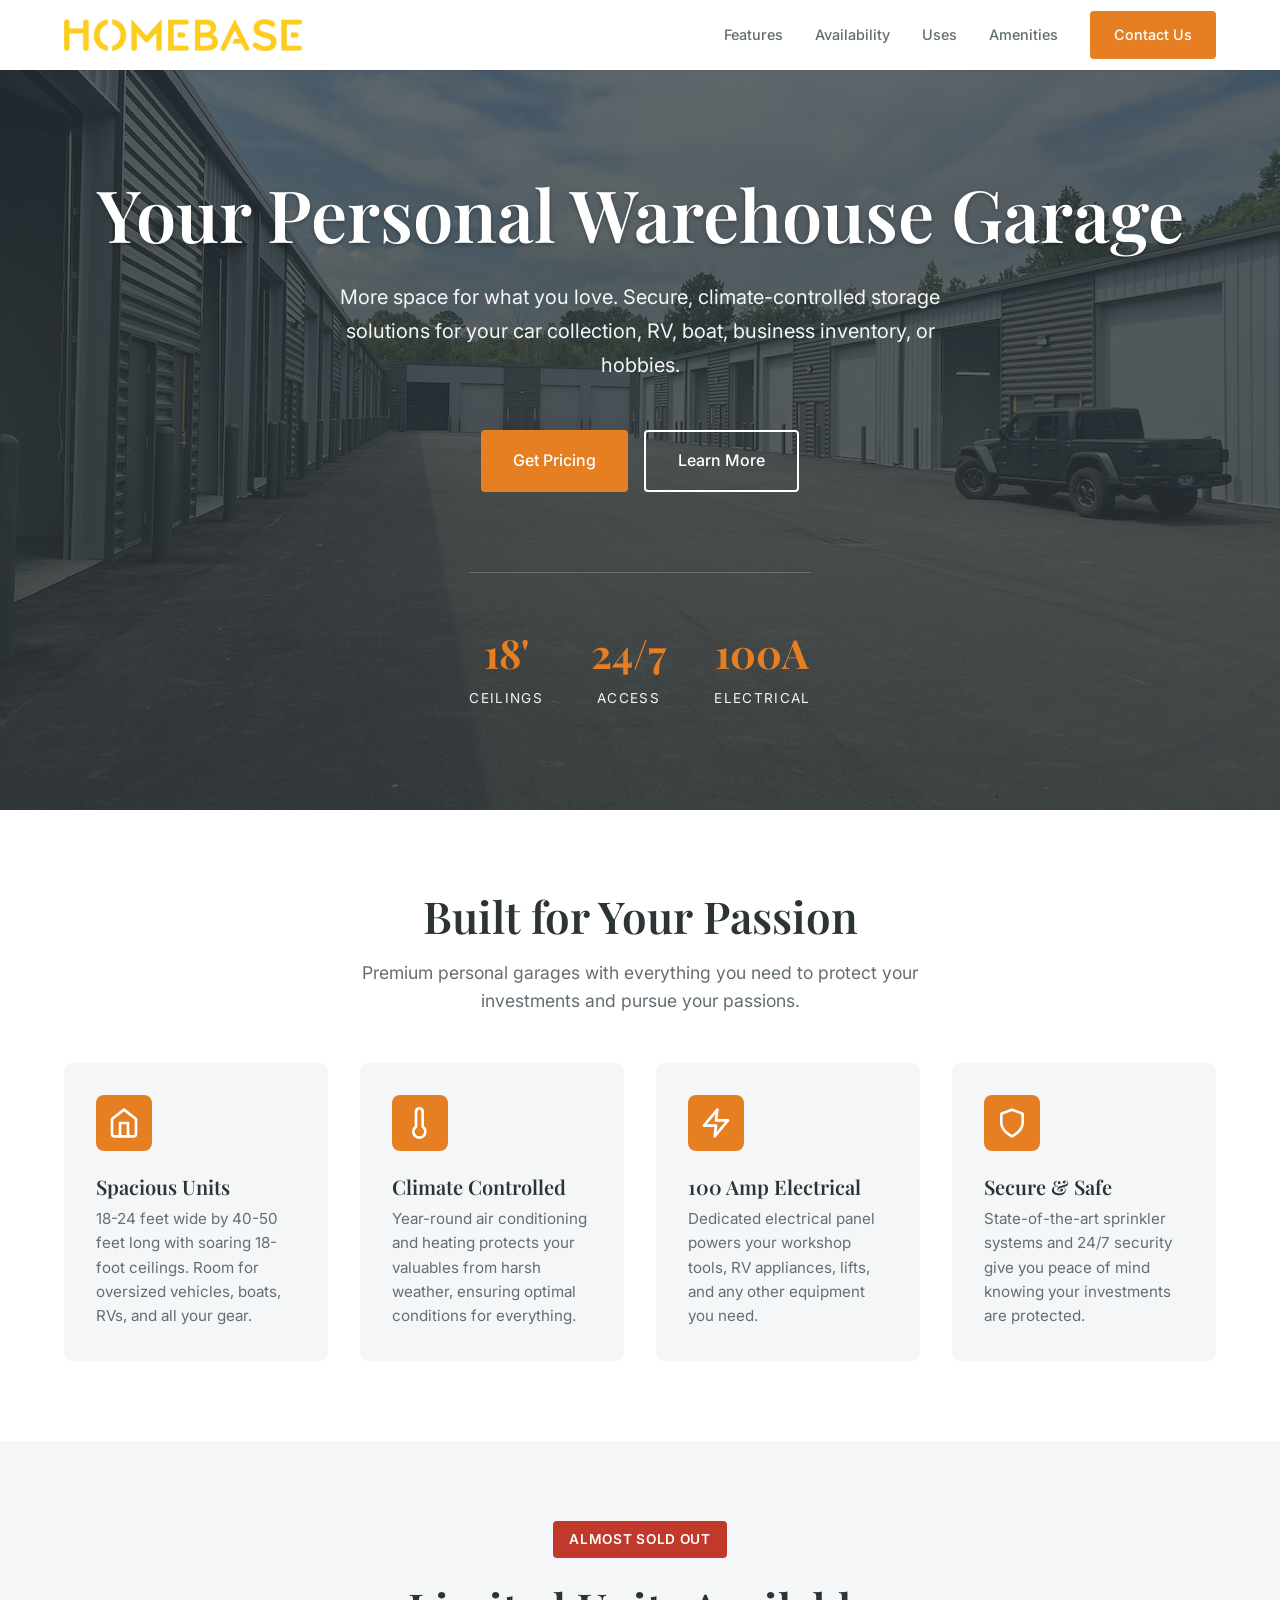
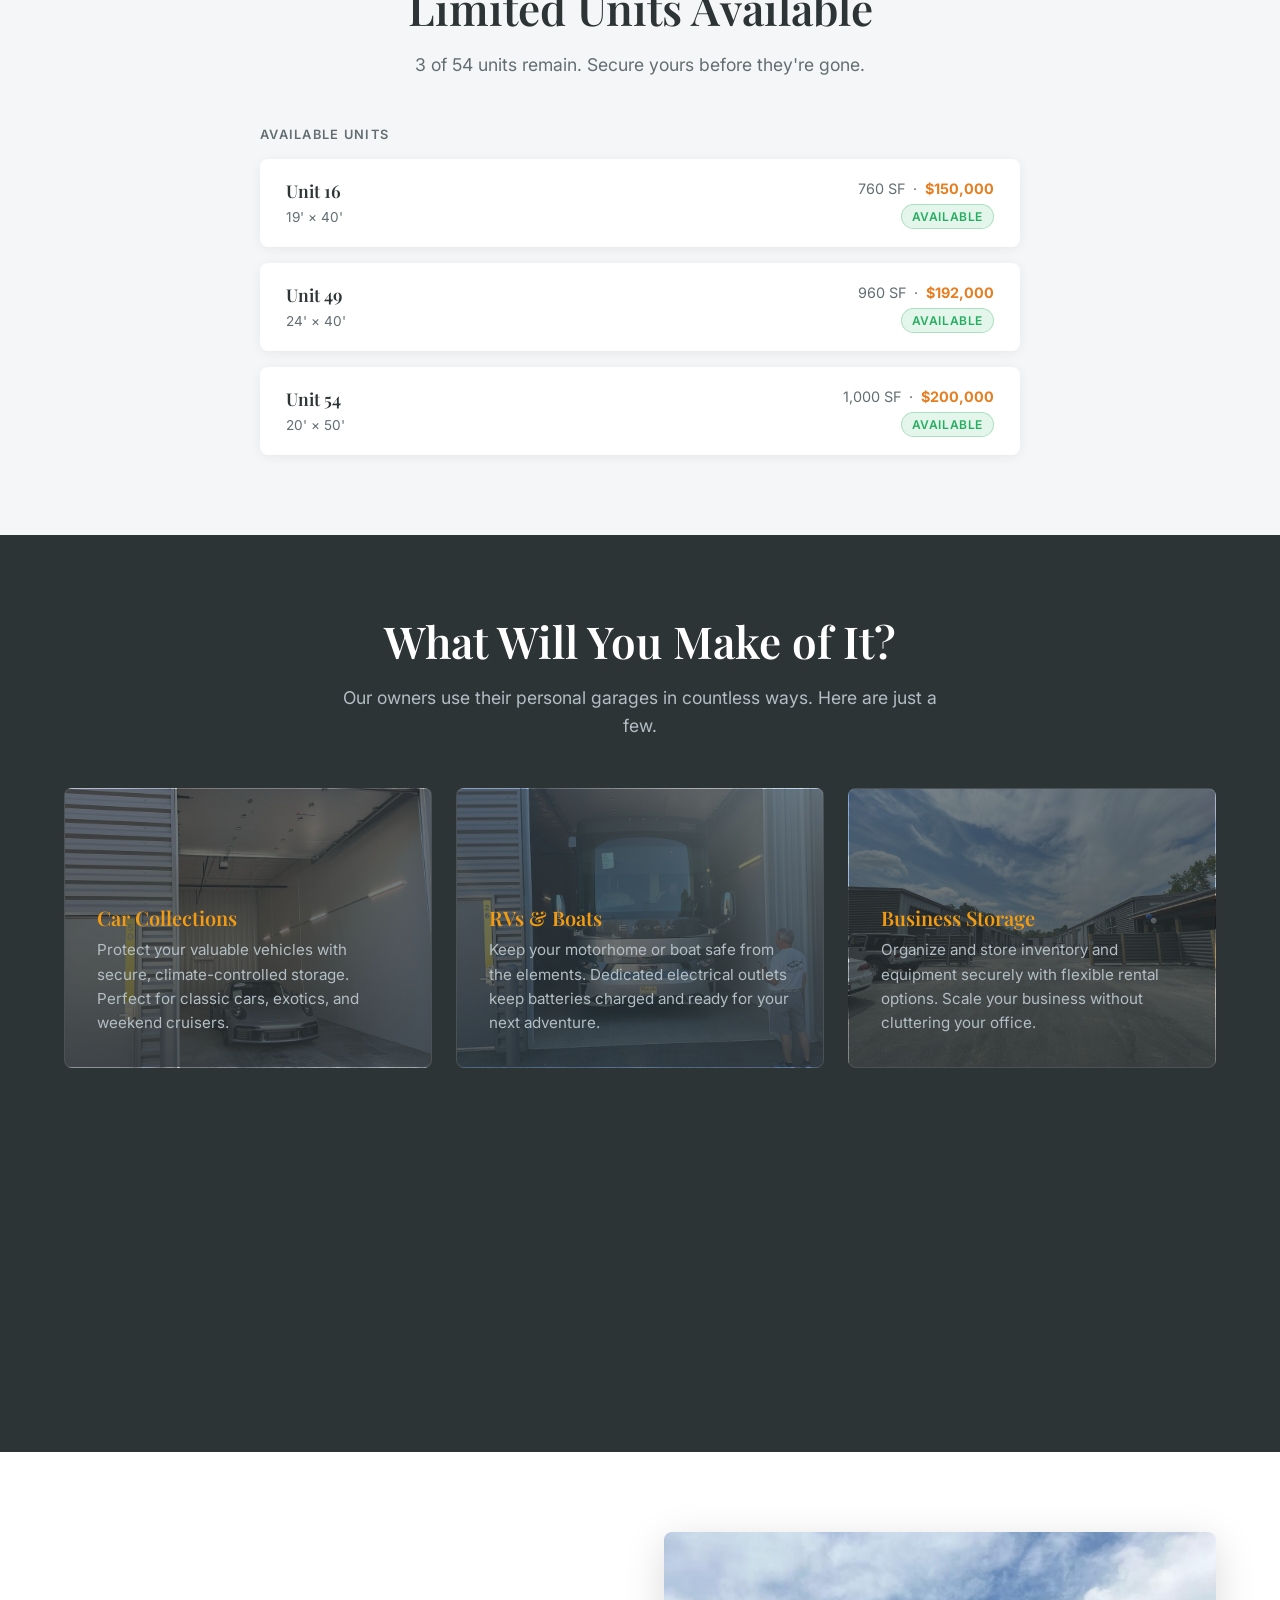
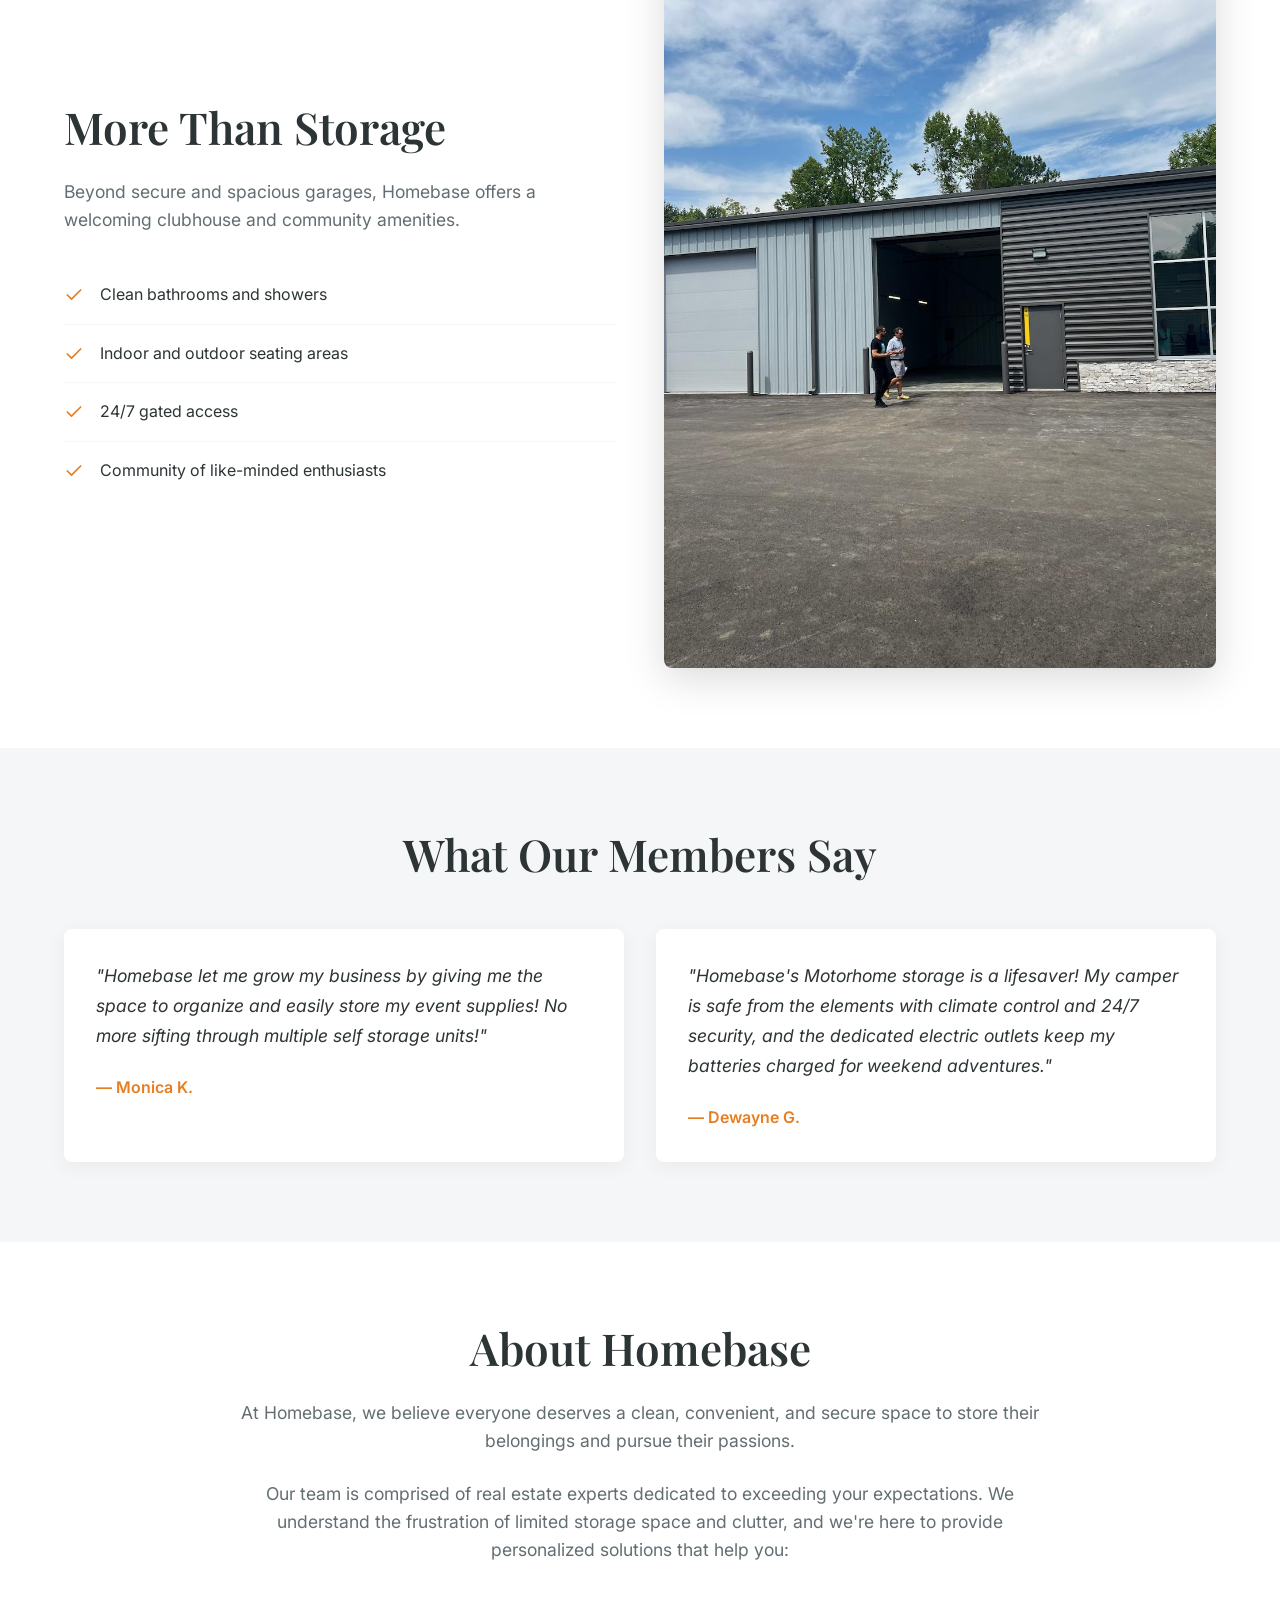
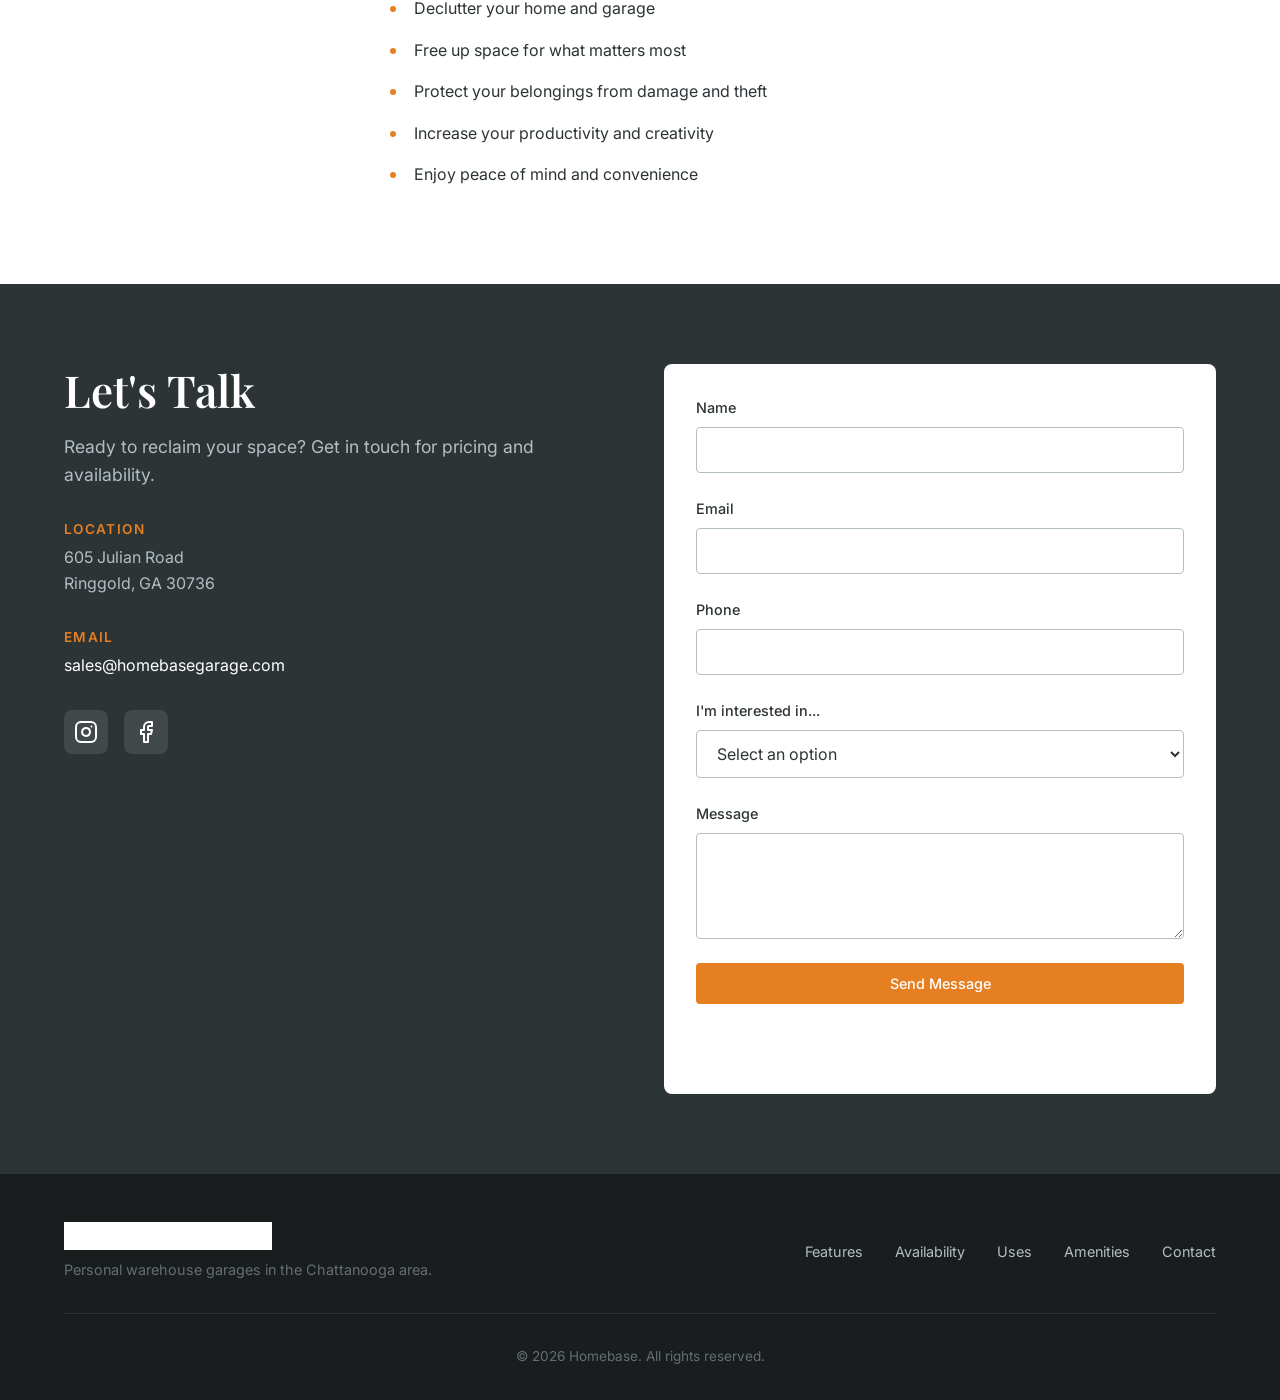
==== index.html @ 58cede75 "Initial commit: Homebase Garage marketing site - Static HTML/CSS/JS - Inventory list (Units 16, 49, " ====
<!DOCTYPE html>
<html lang="en">
<head>
    <meta charset="UTF-8">
    <meta name="viewport" content="width=device-width, initial-scale=1.0">
    <title>Homebase | Personal Warehouse Garages in Chattanooga</title>
    <meta name="description" content="Secure, climate-controlled personal warehouse garages in the Chattanooga area. Perfect for car collections, RVs, boats, business storage, and hobbies.">
    <link rel="preconnect" href="https://fonts.googleapis.com">
    <link rel="preconnect" href="https://fonts.gstatic.com" crossorigin>
    <link href="https://fonts.googleapis.com/css2?family=Inter:wght@400;500;600;700&family=Playfair+Display:wght@600;700&display=swap" rel="stylesheet">
    <link rel="stylesheet" href="styles.css">
</head>
<body>
    <!-- Navigation -->
    <nav class="nav">
        <div class="nav-container">
            <a href="#" class="logo">
                <img src="assets/logos/homebase-logo-gold.jpg" alt="Homebase" class="logo-img">
            </a>
            <button class="nav-toggle" aria-label="Toggle navigation">
                <span></span>
                <span></span>
                <span></span>
            </button>
            <ul class="nav-links">
                <li><a href="#features">Features</a></li>
                <li><a href="#availability">Availability</a></li>
                <li><a href="#uses">Uses</a></li>
                <li><a href="#amenities">Amenities</a></li>
                <li><a href="#contact" class="btn btn-primary">Contact Us</a></li>
            </ul>
        </div>
    </nav>

    <!-- Hero Section -->
    <header class="hero" style="background-image: linear-gradient(rgba(45, 52, 54, 0.7), rgba(45, 52, 54, 0.85)), url('assets/photos/facility-wide.jpg');">
        <div class="hero-content">
            <h1>Your Personal Warehouse Garage</h1>
            <p class="hero-subtitle">More space for what you love. Secure, climate-controlled storage solutions for your car collection, RV, boat, business inventory, or hobbies.</p>
            <div class="hero-cta">
                <a href="#contact" class="btn btn-primary btn-large">Get Pricing</a>
                <a href="#features" class="btn btn-secondary btn-large">Learn More</a>
            </div>
        </div>
        <div class="hero-stats">
            <div class="stat">
                <span class="stat-number">18'</span>
                <span class="stat-label">Ceilings</span>
            </div>
            <div class="stat">
                <span class="stat-number">24/7</span>
                <span class="stat-label">Access</span>
            </div>
            <div class="stat">
                <span class="stat-number">100A</span>
                <span class="stat-label">Electrical</span>
            </div>
        </div>
    </header>

    <!-- Features Section -->
    <section id="features" class="features">
        <div class="container">
            <div class="section-header">
                <h2>Built for Your Passion</h2>
                <p>Premium personal garages with everything you need to protect your investments and pursue your passions.</p>
            </div>
            <div class="features-grid">
                <div class="feature-card">
                    <div class="feature-icon">
                        <svg xmlns="http://www.w3.org/2000/svg" width="32" height="32" viewBox="0 0 24 24" fill="none" stroke="currentColor" stroke-width="2" stroke-linecap="round" stroke-linejoin="round"><path d="M3 9l9-7 9 7v11a2 2 0 0 1-2 2H5a2 2 0 0 1-2-2z"></path><polyline points="9 22 9 12 15 12 15 22"></polyline></svg>
                    </div>
                    <h3>Spacious Units</h3>
                    <p>18-24 feet wide by 40-50 feet long with soaring 18-foot ceilings. Room for oversized vehicles, boats, RVs, and all your gear.</p>
                </div>
                <div class="feature-card">
                    <div class="feature-icon">
                        <svg xmlns="http://www.w3.org/2000/svg" width="32" height="32" viewBox="0 0 24 24" fill="none" stroke="currentColor" stroke-width="2" stroke-linecap="round" stroke-linejoin="round"><path d="M14 14.76V3.5a2.5 2.5 0 0 0-5 0v11.26a4.5 4.5 0 1 0 5 0z"></path></svg>
                    </div>
                    <h3>Climate Controlled</h3>
                    <p>Year-round air conditioning and heating protects your valuables from harsh weather, ensuring optimal conditions for everything.</p>
                </div>
                <div class="feature-card">
                    <div class="feature-icon">
                        <svg xmlns="http://www.w3.org/2000/svg" width="32" height="32" viewBox="0 0 24 24" fill="none" stroke="currentColor" stroke-width="2" stroke-linecap="round" stroke-linejoin="round"><polygon points="13 2 3 14 12 14 11 22 21 10 12 10 13 2"></polygon></svg>
                    </div>
                    <h3>100 Amp Electrical</h3>
                    <p>Dedicated electrical panel powers your workshop tools, RV appliances, lifts, and any other equipment you need.</p>
                </div>
                <div class="feature-card">
                    <div class="feature-icon">
                        <svg xmlns="http://www.w3.org/2000/svg" width="32" height="32" viewBox="0 0 24 24" fill="none" stroke="currentColor" stroke-width="2" stroke-linecap="round" stroke-linejoin="round"><path d="M12 22s8-4 8-10V5l-8-3-8 3v7c0 6 8 10 8 10z"></path></svg>
                    </div>
                    <h3>Secure & Safe</h3>
                    <p>State-of-the-art sprinkler systems and 24/7 security give you peace of mind knowing your investments are protected.</p>
                </div>
            </div>
        </div>
    </section>

    <!-- Availability Section -->
    <section id="availability" class="availability">
        <div class="container">
            <div class="section-header">
                <span class="urgency-badge">Almost Sold Out</span>
                <h2>Limited Units Available</h2>
                <p>3 of 54 units remain. Secure yours before they're gone.</p>
            </div>
            <div class="interactive-siteplan inventory-only">

                <!-- Site plan removed per owner request — units list only -->
                <div class="siteplan-panel" hidden aria-hidden="true" style="display:none">
                    <h3 class="panel-title">Site Plan</h3>
                    <div class="siteplan-container">
                        <svg id="homebase-siteplan" viewBox="0 0 400 670" xmlns="http://www.w3.org/2000/svg" role="img" aria-label="Homebase site plan">

                            <!-- Background -->
                            <rect x="0" y="0" width="400" height="670" fill="#1e2224" rx="4"/>

                            <!-- North Indicator -->
                            <g id="north-indicator">
                                <line x1="14" y1="32" x2="14" y2="14" stroke="#aaa" stroke-width="1.5"/>
                                <polygon points="14,8 11,16 17,16" fill="#aaa"/>
                                <text x="14" y="42" text-anchor="middle" fill="#aaa" font-size="9" font-family="Inter,sans-serif" font-weight="600">N</text>
                            </g>

                            <!-- Building Labels -->
                            <text x="47" y="49" text-anchor="middle" fill="#888" font-size="8" font-family="Inter,sans-serif" font-weight="600" letter-spacing="0.05em">BLDG A</text>
                            <text x="185" y="49" text-anchor="middle" fill="#888" font-size="8" font-family="Inter,sans-serif" font-weight="600" letter-spacing="0.05em">BLDG B</text>
                            <text x="332" y="112" text-anchor="middle" fill="#888" font-size="8" font-family="Inter,sans-serif" font-weight="600" letter-spacing="0.05em">BLDG C</text>

                            <!-- Driveway 1 -->
                            <rect x="88" y="55" width="40" height="490" fill="#444" opacity="0.3" rx="1"/>
                            <line x1="108" y1="55" x2="108" y2="545" stroke="#666" stroke-width="1" stroke-dasharray="6,4" opacity="0.5"/>

                            <!-- Driveway 2 -->
                            <rect x="242" y="55" width="38" height="550" fill="#444" opacity="0.3" rx="1"/>
                            <line x1="261" y1="55" x2="261" y2="605" stroke="#666" stroke-width="1" stroke-dasharray="6,4" opacity="0.5"/>

                            <!-- Building A — 12 units (position 12 = Unit 12 = available) -->
                            <!-- A1 sold -->
                            <rect x="8" y="55" width="78" height="36" fill="#3a3f42" rx="2" class="unit-sold"/>
                            <!-- A2 sold -->
                            <rect x="8" y="95" width="78" height="36" fill="#3a3f42" rx="2" class="unit-sold"/>
                            <!-- A3 sold -->
                            <rect x="8" y="135" width="78" height="36" fill="#3a3f42" rx="2" class="unit-sold"/>
                            <!-- A4 sold -->
                            <rect x="8" y="175" width="78" height="36" fill="#3a3f42" rx="2" class="unit-sold"/>
                            <!-- A5 sold -->
                            <rect x="8" y="215" width="78" height="36" fill="#3a3f42" rx="2" class="unit-sold"/>
                            <!-- A6 sold -->
                            <rect x="8" y="255" width="78" height="36" fill="#3a3f42" rx="2" class="unit-sold"/>
                            <!-- A7 sold -->
                            <rect x="8" y="295" width="78" height="36" fill="#3a3f42" rx="2" class="unit-sold"/>
                            <!-- A8 sold -->
                            <rect x="8" y="335" width="78" height="36" fill="#3a3f42" rx="2" class="unit-sold"/>
                            <!-- A9 sold -->
                            <rect x="8" y="375" width="78" height="36" fill="#3a3f42" rx="2" class="unit-sold"/>
                            <!-- A10 sold -->
                            <rect x="8" y="415" width="78" height="36" fill="#3a3f42" rx="2" class="unit-sold"/>
                            <!-- A11 sold -->
                            <rect x="8" y="455" width="78" height="36" fill="#3a3f42" rx="2" class="unit-sold"/>
                            <!-- A12 = Unit 12 AVAILABLE -->
                            <rect x="8" y="495" width="78" height="36" fill="#E67E22" rx="2" class="unit-available" data-unit-id="12" style="cursor:pointer"/>
                            <text x="47" y="517" text-anchor="middle" fill="#fff" font-size="11" font-family="Inter,sans-serif" font-weight="700" pointer-events="none">12</text>

                            <!-- Bottom Row — 4 units, all SOLD -->
                            <rect x="8"   y="548" width="58" height="38" fill="#3a3f42" rx="2" class="unit-sold"/>
                            <rect x="68"  y="548" width="58" height="38" fill="#3a3f42" rx="2" class="unit-sold"/>
                            <rect x="128" y="548" width="58" height="38" fill="#3a3f42" rx="2" class="unit-sold"/>
                            <rect x="188" y="548" width="58" height="38" fill="#3a3f42" rx="2" class="unit-sold"/>

                            <!-- Building B — 14 units (position 9 = Unit 49 = available) -->
                            <!-- B1 sold -->
                            <rect x="130" y="55"  width="110" height="34" fill="#3a3f42" rx="2" class="unit-sold"/>
                            <!-- B2 sold -->
                            <rect x="130" y="93"  width="110" height="34" fill="#3a3f42" rx="2" class="unit-sold"/>
                            <!-- B3 sold -->
                            <rect x="130" y="131" width="110" height="34" fill="#3a3f42" rx="2" class="unit-sold"/>
                            <!-- B4 sold -->
                            <rect x="130" y="169" width="110" height="34" fill="#3a3f42" rx="2" class="unit-sold"/>
                            <!-- B5 sold -->
                            <rect x="130" y="207" width="110" height="34" fill="#3a3f42" rx="2" class="unit-sold"/>
                            <!-- B6 sold -->
                            <rect x="130" y="245" width="110" height="34" fill="#3a3f42" rx="2" class="unit-sold"/>
                            <!-- B7 sold -->
                            <rect x="130" y="283" width="110" height="34" fill="#3a3f42" rx="2" class="unit-sold"/>
                            <!-- B8 sold -->
                            <rect x="130" y="321" width="110" height="34" fill="#3a3f42" rx="2" class="unit-sold"/>
                            <!-- B9 = Unit 49 AVAILABLE -->
                            <rect x="130" y="359" width="110" height="34" fill="#E67E22" rx="2" class="unit-available" data-unit-id="49" style="cursor:pointer"/>
                            <text x="185" y="380" text-anchor="middle" fill="#fff" font-size="11" font-family="Inter,sans-serif" font-weight="700" pointer-events="none">49</text>
                            <!-- B10 sold -->
                            <rect x="130" y="397" width="110" height="34" fill="#3a3f42" rx="2" class="unit-sold"/>
                            <!-- B11 sold -->
                            <rect x="130" y="435" width="110" height="34" fill="#3a3f42" rx="2" class="unit-sold"/>
                            <!-- B12 sold -->
                            <rect x="130" y="473" width="110" height="34" fill="#3a3f42" rx="2" class="unit-sold"/>
                            <!-- B13 sold -->
                            <rect x="130" y="511" width="110" height="34" fill="#3a3f42" rx="2" class="unit-sold"/>
                            <!-- B14 sold -->
                            <rect x="130" y="549" width="110" height="34" fill="#3a3f42" rx="2" class="unit-sold"/>

                            <!-- Clubhouse (drawn over driveway 2) -->
                            <rect x="248" y="55" width="68" height="52" fill="#4A4A4A" rx="2"/>
                            <text transform="translate(277,105) rotate(-90)" text-anchor="end" fill="#ccc" font-size="7" font-family="Inter,sans-serif" font-weight="600" letter-spacing="0.08em">CLUBHOUSE</text>

                            <!-- Building C — 18 units (position 14 = Unit 54 = available) -->
                            <!-- C1 sold -->
                            <rect x="282" y="118" width="100" height="26" fill="#3a3f42" rx="2" class="unit-sold"/>
                            <!-- C2 sold -->
                            <rect x="282" y="148" width="100" height="26" fill="#3a3f42" rx="2" class="unit-sold"/>
                            <!-- C3 sold -->
                            <rect x="282" y="178" width="100" height="26" fill="#3a3f42" rx="2" class="unit-sold"/>
                            <!-- C4 sold -->
                            <rect x="282" y="208" width="100" height="26" fill="#3a3f42" rx="2" class="unit-sold"/>
                            <!-- C5 sold -->
                            <rect x="282" y="238" width="100" height="26" fill="#3a3f42" rx="2" class="unit-sold"/>
                            <!-- C6 sold -->
                            <rect x="282" y="268" width="100" height="26" fill="#3a3f42" rx="2" class="unit-sold"/>
                            <!-- C7 sold -->
                            <rect x="282" y="298" width="100" height="26" fill="#3a3f42" rx="2" class="unit-sold"/>
                            <!-- C8 sold -->
                            <rect x="282" y="328" width="100" height="26" fill="#3a3f42" rx="2" class="unit-sold"/>
                            <!-- C9 sold -->
                            <rect x="282" y="358" width="100" height="26" fill="#3a3f42" rx="2" class="unit-sold"/>
                            <!-- C10 sold -->
                            <rect x="282" y="388" width="100" height="26" fill="#3a3f42" rx="2" class="unit-sold"/>
                            <!-- C11 sold -->
                            <rect x="282" y="418" width="100" height="26" fill="#3a3f42" rx="2" class="unit-sold"/>
                            <!-- C12 sold -->
                            <rect x="282" y="448" width="100" height="26" fill="#3a3f42" rx="2" class="unit-sold"/>
                            <!-- C13 sold -->
                            <rect x="282" y="478" width="100" height="26" fill="#3a3f42" rx="2" class="unit-sold"/>
                            <!-- C14 = Unit 54 AVAILABLE -->
                            <rect x="282" y="508" width="100" height="26" fill="#E67E22" rx="2" class="unit-available" data-unit-id="54" style="cursor:pointer"/>
                            <text x="332" y="525" text-anchor="middle" fill="#fff" font-size="10" font-family="Inter,sans-serif" font-weight="700" pointer-events="none">54</text>
                            <!-- C15 sold -->
                            <rect x="282" y="538" width="100" height="26" fill="#3a3f42" rx="2" class="unit-sold"/>
                            <!-- C16 sold -->
                            <rect x="282" y="568" width="100" height="26" fill="#3a3f42" rx="2" class="unit-sold"/>
                            <!-- C17 sold -->
                            <rect x="282" y="598" width="100" height="26" fill="#3a3f42" rx="2" class="unit-sold"/>
                            <!-- C18 sold -->
                            <rect x="282" y="628" width="100" height="26" fill="#3a3f42" rx="2" class="unit-sold"/>

                        </svg>
                    </div><!-- /.siteplan-container -->

                    <div class="siteplan-legend">
                        <span class="legend-item legend-sold"><span class="legend-swatch"></span> Sold</span>
                        <span class="legend-item legend-available"><span class="legend-swatch"></span> Available</span>
                        <span class="legend-item legend-selected"><span class="legend-swatch"></span> Selected</span>
                    </div>
                </div><!-- /.siteplan-panel -->

                <!-- RIGHT: Inventory List -->
                <div class="inventory-panel">
                    <h3 class="panel-title">Available Units</h3>
                    <div class="inventory-list">

                        <!-- Unit 16 -->
                        <div class="inventory-card" data-unit-id="16" tabindex="0" role="button" aria-expanded="false">
                            <div class="inventory-card-header">
                                <div class="inventory-card-meta">
                                    <span class="unit-label">Unit 16</span>
                                    <span class="unit-dims">19' × 40'</span>
                                </div>
                                <div class="inventory-card-right">
                                    <span class="unit-stats">760 SF &nbsp;·&nbsp; <strong>$150,000</strong></span>
                                    <span class="availability-pill">Available</span>
                                </div>
                            </div>
                            <div class="unit-detail-panel" aria-hidden="true">
                                <div class="unit-detail-inner">
                                    <div class="unit-detail-specs">
                                        <div class="spec-item"><span class="spec-label">Dimensions</span><span class="spec-value">19' × 40'</span></div>
                                        <div class="spec-item"><span class="spec-label">Square Feet</span><span class="spec-value">760 SF</span></div>
                                        <div class="spec-item"><span class="spec-label">Price</span><span class="spec-value spec-price">$150,000</span></div>
                                    </div>
                                    <ul class="unit-features">
                                        <li>18' ceilings</li>
                                        <li>Climate controlled</li>
                                        <li>100A electrical panel</li>
                                        <li>Sprinkler system</li>
                                        <li>24/7 gated access</li>
                                    </ul>
                                    <a href="#contact" class="btn btn-primary reserve-btn">Reserve This Unit →</a>
                                </div>
                            </div>
                        </div>

                        <!-- Unit 49 -->
                        <div class="inventory-card" data-unit-id="49" tabindex="0" role="button" aria-expanded="false">
                            <div class="inventory-card-header">
                                <div class="inventory-card-meta">
                                    <span class="unit-label">Unit 49</span>
                                    <span class="unit-dims">24' × 40'</span>
                                </div>
                                <div class="inventory-card-right">
                                    <span class="unit-stats">960 SF &nbsp;·&nbsp; <strong>$192,000</strong></span>
                                    <span class="availability-pill">Available</span>
                                </div>
                            </div>
                            <div class="unit-detail-panel" aria-hidden="true">
                                <div class="unit-detail-inner">
                                    <div class="unit-detail-specs">
                                        <div class="spec-item"><span class="spec-label">Dimensions</span><span class="spec-value">24' × 40'</span></div>
                                        <div class="spec-item"><span class="spec-label">Square Feet</span><span class="spec-value">960 SF</span></div>
                                        <div class="spec-item"><span class="spec-label">Price</span><span class="spec-value spec-price">$192,000</span></div>
                                    </div>
                                    <ul class="unit-features">
                                        <li>18' ceilings</li>
                                        <li>Climate controlled</li>
                                        <li>100A electrical panel</li>
                                        <li>Sprinkler system</li>
                                        <li>24/7 gated access</li>
                                    </ul>
                                    <a href="#contact" class="btn btn-primary reserve-btn">Reserve This Unit →</a>
                                </div>
                            </div>
                        </div>

                        <!-- Unit 54 -->
                        <div class="inventory-card" data-unit-id="54" tabindex="0" role="button" aria-expanded="false">
                            <div class="inventory-card-header">
                                <div class="inventory-card-meta">
                                    <span class="unit-label">Unit 54</span>
                                    <span class="unit-dims">20' × 50'</span>
                                </div>
                                <div class="inventory-card-right">
                                    <span class="unit-stats">1,000 SF &nbsp;·&nbsp; <strong>$200,000</strong></span>
                                    <span class="availability-pill">Available</span>
                                </div>
                            </div>
                            <div class="unit-detail-panel" aria-hidden="true">
                                <div class="unit-detail-inner">
                                    <div class="unit-detail-specs">
                                        <div class="spec-item"><span class="spec-label">Dimensions</span><span class="spec-value">20' × 50'</span></div>
                                        <div class="spec-item"><span class="spec-label">Square Feet</span><span class="spec-value">1,000 SF</span></div>
                                        <div class="spec-item"><span class="spec-label">Price</span><span class="spec-value spec-price">$200,000</span></div>
                                    </div>
                                    <ul class="unit-features">
                                        <li>18' ceilings</li>
                                        <li>Climate controlled</li>
                                        <li>100A electrical panel</li>
                                        <li>Sprinkler system</li>
                                        <li>24/7 gated access</li>
                                    </ul>
                                    <a href="#contact" class="btn btn-primary reserve-btn">Reserve This Unit →</a>
                                </div>
                            </div>
                        </div>

                    </div><!-- /.inventory-list -->
                </div><!-- /.inventory-panel -->

            </div><!-- /.interactive-siteplan -->
        </div><!-- /.container -->

        <!-- SVG Tooltip (rendered by JS) -->
        <div id="siteplan-tooltip" role="tooltip" aria-hidden="true"></div>

    </section>

    <!-- Uses Section -->
    <section id="uses" class="uses">
        <div class="container">
            <div class="section-header">
                <h2>What Will You Make of It?</h2>
                <p>Our owners use their personal garages in countless ways. Here are just a few.</p>
            </div>
            <div class="uses-grid">
                <div class="use-card" style="background-image: linear-gradient(rgba(45, 52, 54, 0.6), rgba(45, 52, 54, 0.8)), url('assets/photos/porsche-unit.jpg');">
                    <div class="use-content">
                        <h3>Car Collections</h3>
                        <p>Protect your valuable vehicles with secure, climate-controlled storage. Perfect for classic cars, exotics, and weekend cruisers.</p>
                    </div>
                </div>
                <div class="use-card" style="background-image: linear-gradient(rgba(45, 52, 54, 0.6), rgba(45, 52, 54, 0.8)), url('assets/photos/rv-unit.jpg');">
                    <div class="use-content">
                        <h3>RVs & Boats</h3>
                        <p>Keep your motorhome or boat safe from the elements. Dedicated electrical outlets keep batteries charged and ready for your next adventure.</p>
                    </div>
                </div>
                <div class="use-card" style="background-image: linear-gradient(rgba(45, 52, 54, 0.6), rgba(45, 52, 54, 0.8)), url('assets/photos/facility-wide-balloons.jpg');">
                    <div class="use-content">
                        <h3>Business Storage</h3>
                        <p>Organize and store inventory and equipment securely with flexible rental options. Scale your business without cluttering your office.</p>
                    </div>
                </div>
                <div class="use-card" style="background-image: linear-gradient(rgba(45, 52, 54, 0.6), rgba(45, 52, 54, 0.8)), url('assets/photos/unit-interior-empty.jpg');">
                    <div class="use-content">
                        <h3>Workshops</h3>
                        <p>Unleash your creativity with a dedicated workspace. Perfect for woodworking, fabrication, restoration projects, and more.</p>
                    </div>
                </div>
                <div class="use-card" style="background-image: linear-gradient(rgba(45, 52, 54, 0.6), rgba(45, 52, 54, 0.8)), url('assets/photos/mini-cooper-unit.jpg');">
                    <div class="use-content">
                        <h3>The Ultimate Man Cave</h3>
                        <p>Build your dream space. Golf simulators, home gyms, music rooms, lounges — make it yours without limits.</p>
                    </div>
                </div>
                <div class="use-card" style="background-image: linear-gradient(rgba(45, 52, 54, 0.6), rgba(45, 52, 54, 0.8)), url('assets/photos/bmw-clubhouse.jpg');">
                    <div class="use-content">
                        <h3>Overflow Storage</h3>
                        <p>Seasonal decorations, gym equipment, furniture — choose a unit size that fits your needs and reclaim your home.</p>
                    </div>
                </div>
            </div>
        </div>
    </section>

    <!-- Amenities Section -->
    <section id="amenities" class="amenities">
        <div class="container">
            <div class="amenities-content">
                <div class="amenities-text">
                    <h2>More Than Storage</h2>
                    <p class="amenities-intro">Beyond secure and spacious garages, Homebase offers a welcoming clubhouse and community amenities.</p>
                    <ul class="amenities-list">
                        <li>
                            <svg xmlns="http://www.w3.org/2000/svg" width="20" height="20" viewBox="0 0 24 24" fill="none" stroke="currentColor" stroke-width="2" stroke-linecap="round" stroke-linejoin="round"><polyline points="20 6 9 17 4 12"></polyline></svg>
                            Clean bathrooms and showers
                        </li>
                        <li>
                            <svg xmlns="http://www.w3.org/2000/svg" width="20" height="20" viewBox="0 0 24 24" fill="none" stroke="currentColor" stroke-width="2" stroke-linecap="round" stroke-linejoin="round"><polyline points="20 6 9 17 4 12"></polyline></svg>
                            Indoor and outdoor seating areas
                        </li>
                        <li>
                            <svg xmlns="http://www.w3.org/2000/svg" width="20" height="20" viewBox="0 0 24 24" fill="none" stroke="currentColor" stroke-width="2" stroke-linecap="round" stroke-linejoin="round"><polyline points="20 6 9 17 4 12"></polyline></svg>
                            24/7 gated access
                        </li>
                        <li>
                            <svg xmlns="http://www.w3.org/2000/svg" width="20" height="20" viewBox="0 0 24 24" fill="none" stroke="currentColor" stroke-width="2" stroke-linecap="round" stroke-linejoin="round"><polyline points="20 6 9 17 4 12"></polyline></svg>
                            Community of like-minded enthusiasts
                        </li>
                    </ul>
                </div>
                <div class="amenities-image">
                    <img src="assets/photos/clubhouse-exterior.jpg" alt="Homebase clubhouse with stone accents and covered patio" loading="lazy">
                </div>
            </div>
        </div>
    </section>

    <!-- Testimonials Section -->
    <section class="testimonials">
        <div class="container">
            <div class="section-header">
                <h2>What Our Members Say</h2>
            </div>
            <div class="testimonials-grid">
                <div class="testimonial-card">
                    <blockquote>
                        "Homebase let me grow my business by giving me the space to organize and easily store my event supplies! No more sifting through multiple self storage units!"
                    </blockquote>
                    <cite>— Monica K.</cite>
                </div>
                <div class="testimonial-card">
                    <blockquote>
                        "Homebase's Motorhome storage is a lifesaver! My camper is safe from the elements with climate control and 24/7 security, and the dedicated electric outlets keep my batteries charged for weekend adventures."
                    </blockquote>
                    <cite>— Dewayne G.</cite>
                </div>
            </div>
        </div>
    </section>

    <!-- About Section -->
    <section id="about" class="about">
        <div class="container">
            <div class="about-content">
                <div class="about-text">
                    <h2>About Homebase</h2>
                    <p>At Homebase, we believe everyone deserves a clean, convenient, and secure space to store their belongings and pursue their passions.</p>
                    <p>Our team is comprised of real estate experts dedicated to exceeding your expectations. We understand the frustration of limited storage space and clutter, and we're here to provide personalized solutions that help you:</p>
                    <ul>
                        <li>Declutter your home and garage</li>
                        <li>Free up space for what matters most</li>
                        <li>Protect your belongings from damage and theft</li>
                        <li>Increase your productivity and creativity</li>
                        <li>Enjoy peace of mind and convenience</li>
                    </ul>
                </div>
            </div>
        </div>
    </section>

    <!-- Contact Section -->
    <section id="contact" class="contact">
        <div class="container">
            <div class="contact-content">
                <div class="contact-info">
                    <h2>Let's Talk</h2>
                    <p>Ready to reclaim your space? Get in touch for pricing and availability.</p>
                    <div class="contact-details">
                        <div class="contact-item">
                            <h4>Location</h4>
                            <p>605 Julian Road<br>Ringgold, GA 30736</p>
                        </div>
                        <div class="contact-item">
                            <h4>Email</h4>
                            <p><a href="mailto:sales@homebasegarage.com">sales@homebasegarage.com</a></p>
                        </div>
                    </div>
                    <div class="social-links">
                        <a href="https://instagram.com/homebasegarage" target="_blank" rel="noopener" aria-label="Instagram">
                            <svg xmlns="http://www.w3.org/2000/svg" width="24" height="24" viewBox="0 0 24 24" fill="none" stroke="currentColor" stroke-width="2" stroke-linecap="round" stroke-linejoin="round"><rect x="2" y="2" width="20" height="20" rx="5" ry="5"></rect><path d="M16 11.37A4 4 0 1 1 12.63 8 4 4 0 0 1 16 11.37z"></path><line x1="17.5" y1="6.5" x2="17.51" y2="6.5"></line></svg>
                        </a>
                        <a href="https://facebook.com/homebasegarage" target="_blank" rel="noopener" aria-label="Facebook">
                            <svg xmlns="http://www.w3.org/2000/svg" width="24" height="24" viewBox="0 0 24 24" fill="none" stroke="currentColor" stroke-width="2" stroke-linecap="round" stroke-linejoin="round"><path d="M18 2h-3a5 5 0 0 0-5 5v3H7v4h3v8h4v-8h3l1-4h-4V7a1 1 0 0 1 1-1h3z"></path></svg>
                        </a>
                    </div>
                </div>
                <div class="contact-form-container">
                    <form class="contact-form" action="/api/contact" method="POST" novalidate>
                        <!-- honeypot: bots fill this, humans don't see it -->
                        <div class="hp-field" aria-hidden="true" style="position:absolute;left:-9999px;width:1px;height:1px;overflow:hidden">
                            <label>Website<input type="text" name="website" tabindex="-1" autocomplete="off"></label>
                        </div>
                        <div class="form-group">
                            <label for="name">Name</label>
                            <input type="text" id="name" name="name" required>
                        </div>
                        <div class="form-group">
                            <label for="email">Email</label>
                            <input type="email" id="email" name="email" required>
                        </div>
                        <div class="form-group">
                            <label for="phone">Phone</label>
                            <input type="tel" id="phone" name="phone">
                        </div>
                        <div class="form-group">
                            <label for="interest">I'm interested in...</label>
                            <select id="interest" name="interest">
                                <option value="">Select an option</option>
                                <option value="car-storage">Car Collection Storage</option>
                                <option value="rv-boat">RV/Boat Storage</option>
                                <option value="business">Business Storage</option>
                                <option value="workshop">Workshop Space</option>
                                <option value="other">Other</option>
                            </select>
                        </div>
                        <div class="form-group">
                            <label for="message">Message</label>
                            <textarea id="message" name="message" rows="4"></textarea>
                        </div>
                        <button type="submit" class="btn btn-primary btn-full">Send Message</button>
                        <p class="form-status" role="status" aria-live="polite"></p>
                    </form>
                </div>
            </div>
        </div>
    </section>

    <!-- Footer -->
    <footer class="footer">
        <div class="container">
            <div class="footer-content">
                <div class="footer-brand">
                    <img src="assets/logos/homebase-logo-white.jpg" alt="Homebase" class="footer-logo">
                    <p>Personal warehouse garages in the Chattanooga area.</p>
                </div>
                <div class="footer-links">
                    <a href="#features">Features</a>
                    <a href="#availability">Availability</a>
                    <a href="#uses">Uses</a>
                    <a href="#amenities">Amenities</a>
                    <a href="#contact">Contact</a>
                </div>
            </div>
            <div class="footer-bottom">
                <p>&copy; 2026 Homebase. All rights reserved.</p>
            </div>
        </div>
    </footer>

    <script src="script.js"></script>
</body>
</html>
---- styles.css ----
/* ========================================
   Homebase - Personal Warehouse Garages
   ======================================== */

:root {
    /* Colors */
    --color-charcoal: #2D3436;
    --color-slate: #636E72;
    --color-light-gray: #B2BEC3;
    --color-off-white: #F5F6F7;
    --color-white: #FFFFFF;
    --color-amber: #E67E22;
    --color-amber-dark: #D35400;
    --color-amber-light: #F39C12;
    
    /* Typography */
    --font-heading: 'Playfair Display', Georgia, serif;
    --font-body: 'Inter', -apple-system, BlinkMacSystemFont, sans-serif;
    
    /* Spacing */
    --space-xs: 0.5rem;
    --space-sm: 1rem;
    --space-md: 1.5rem;
    --space-lg: 2rem;
    --space-xl: 3rem;
    --space-xxl: 5rem;
    
    /* Transitions */
    --transition-fast: 0.15s ease;
    --transition-base: 0.3s ease;
}

/* Reset & Base */
*, *::before, *::after {
    box-sizing: border-box;
    margin: 0;
    padding: 0;
}

html {
    scroll-behavior: smooth;
}

body {
    font-family: var(--font-body);
    font-size: 16px;
    line-height: 1.6;
    color: var(--color-charcoal);
    background: var(--color-white);
    -webkit-font-smoothing: antialiased;
}

h1, h2, h3, h4 {
    font-family: var(--font-heading);
    font-weight: 600;
    line-height: 1.2;
}

a {
    color: inherit;
    text-decoration: none;
}

img {
    max-width: 100%;
    height: auto;
    display: block;
}

/* Container */
.container {
    width: 100%;
    max-width: 1200px;
    margin: 0 auto;
    padding: 0 var(--space-md);
}

/* Buttons */
.btn {
    display: inline-flex;
    align-items: center;
    justify-content: center;
    padding: 0.75rem 1.5rem;
    font-family: var(--font-body);
    font-size: 0.9rem;
    font-weight: 500;
    border-radius: 4px;
    border: none;
    cursor: pointer;
    transition: all var(--transition-fast);
    text-decoration: none;
}

.btn-primary {
    background: var(--color-amber);
    color: var(--color-white);
}

.btn-primary:hover {
    background: var(--color-amber-dark);
    transform: translateY(-1px);
}

.btn-secondary {
    background: transparent;
    color: var(--color-white);
    border: 2px solid var(--color-white);
}

.btn-secondary:hover {
    background: var(--color-white);
    color: var(--color-charcoal);
}

.btn-large {
    padding: 1rem 2rem;
    font-size: 1rem;
}

.btn-full {
    width: 100%;
}

/* Navigation */
.nav {
    position: fixed;
    top: 0;
    left: 0;
    right: 0;
    z-index: 1000;
    background: var(--color-white);
    box-shadow: 0 1px 0 rgba(0,0,0,0.08);
}

.nav-container {
    max-width: 1200px;
    margin: 0 auto;
    padding: 0 var(--space-md);
    display: flex;
    align-items: center;
    justify-content: space-between;
    height: 70px;
}

.logo-text {
    font-family: var(--font-body);
    font-size: 1.25rem;
    font-weight: 700;
    letter-spacing: 0.1em;
    color: var(--color-charcoal);
}

.logo-img {
    height: 32px;
    width: auto;
}

.footer-logo {
    height: 28px;
    width: auto;
    margin-bottom: var(--space-xs);
}

.nav-links {
    display: flex;
    align-items: center;
    gap: var(--space-lg);
    list-style: none;
}

.nav-links a {
    font-size: 0.9rem;
    font-weight: 500;
    color: var(--color-slate);
    transition: color var(--transition-fast);
}

.nav-links a:hover {
    color: var(--color-charcoal);
}

.nav-links .btn {
    color: var(--color-white);
}

.nav-toggle {
    display: none;
    flex-direction: column;
    gap: 5px;
    background: none;
    border: none;
    cursor: pointer;
    padding: 5px;
}

.nav-toggle span {
    display: block;
    width: 24px;
    height: 2px;
    background: var(--color-charcoal);
    transition: all var(--transition-fast);
}

/* Hero */
.hero {
    padding: calc(70px + var(--space-xxl)) 0 var(--space-xxl);
    background: linear-gradient(135deg, var(--color-off-white) 0%, var(--color-white) 100%);
    min-height: 90vh;
    display: flex;
    flex-direction: column;
    justify-content: center;
    background-size: cover;
    background-position: center;
    background-repeat: no-repeat;
}

.hero-content {
    max-width: 1200px;
    margin: 0 auto;
    padding: 0 var(--space-md);
    text-align: center;
}

.hero h1 {
    font-size: clamp(2.5rem, 6vw, 4.5rem);
    color: var(--color-white);
    margin-bottom: var(--space-md);
    text-shadow: 0 2px 4px rgba(0,0,0,0.3);
}

.hero-subtitle {
    font-size: 1.25rem;
    color: var(--color-off-white);
    max-width: 650px;
    margin: 0 auto var(--space-xl);
    line-height: 1.7;
}

.hero-cta {
    display: flex;
    gap: var(--space-sm);
    justify-content: center;
    flex-wrap: wrap;
}

.hero-stats {
    display: flex;
    justify-content: center;
    gap: var(--space-xl);
    margin-top: var(--space-xxl);
    padding-top: var(--space-xl);
    border-top: 1px solid rgba(255,255,255,0.2);
    max-width: 600px;
    margin-left: auto;
    margin-right: auto;
}

.stat {
    text-align: center;
}

.stat-number {
    display: block;
    font-family: var(--font-heading);
    font-size: 2.5rem;
    font-weight: 700;
    color: var(--color-amber);
}

.stat-label {
    font-size: 0.85rem;
    color: var(--color-off-white);
    text-transform: uppercase;
    letter-spacing: 0.1em;
}

/* Section Headers */
.section-header {
    text-align: center;
    max-width: 600px;
    margin: 0 auto var(--space-xl);
}

.section-header h2 {
    font-size: clamp(2rem, 4vw, 2.75rem);
    margin-bottom: var(--space-sm);
}

.section-header p {
    color: var(--color-slate);
    font-size: 1.1rem;
}

/* Features Section */
.features {
    padding: var(--space-xxl) 0;
    background: var(--color-white);
}

.features-grid {
    display: grid;
    grid-template-columns: repeat(auto-fit, minmax(260px, 1fr));
    gap: var(--space-lg);
}

.feature-card {
    padding: var(--space-lg);
    background: var(--color-off-white);
    border-radius: 8px;
    transition: all var(--transition-base);
}

.feature-card:hover {
    transform: translateY(-4px);
    box-shadow: 0 10px 30px rgba(0,0,0,0.08);
}

.feature-icon {
    width: 56px;
    height: 56px;
    display: flex;
    align-items: center;
    justify-content: center;
    background: var(--color-amber);
    color: var(--color-white);
    border-radius: 8px;
    margin-bottom: var(--space-md);
}

.feature-card h3 {
    font-size: 1.25rem;
    margin-bottom: var(--space-xs);
}

.feature-card p {
    color: var(--color-slate);
    font-size: 0.95rem;
}

/* Availability Section */
.availability {
    padding: var(--space-xxl) 0;
    background: var(--color-off-white);
}

.urgency-badge {
    display: inline-block;
    background: #C0392B;
    color: var(--color-white);
    padding: 0.5rem 1rem;
    border-radius: 4px;
    font-size: 0.85rem;
    font-weight: 600;
    text-transform: uppercase;
    letter-spacing: 0.05em;
    margin-bottom: var(--space-md);
    animation: pulse 2s ease-in-out infinite;
}

@keyframes pulse {
    0%, 100% { opacity: 1; }
    50% { opacity: 0.7; }
}

.availability-content {
    display: grid;
    grid-template-columns: 1fr 1.2fr;
    gap: var(--space-xl);
    align-items: start;
}

.availability-table-wrap {
    background: var(--color-white);
    padding: var(--space-lg);
    border-radius: 8px;
    box-shadow: 0 4px 20px rgba(0,0,0,0.08);
}

.pricing-table {
    width: 100%;
    border-collapse: collapse;
    margin-bottom: var(--space-lg);
}

.pricing-table th,
.pricing-table td {
    padding: 1rem;
    text-align: left;
    border-bottom: 1px solid var(--color-off-white);
}

.pricing-table th {
    font-size: 0.8rem;
    font-weight: 600;
    text-transform: uppercase;
    letter-spacing: 0.05em;
    color: var(--color-slate);
    background: var(--color-off-white);
}

.pricing-table td {
    font-size: 1rem;
}

.pricing-table .price {
    font-weight: 700;
    color: var(--color-amber);
    font-size: 1.1rem;
}

.pricing-table tbody tr:hover {
    background: rgba(230, 126, 34, 0.05);
}

.pricing-table tbody tr:last-child td {
    border-bottom: none;
}

.site-plan {
    position: sticky;
    top: 90px;
}

.site-plan img {
    width: 100%;
    height: auto;
    border-radius: 8px;
    box-shadow: 0 10px 40px rgba(0,0,0,0.15);
}

/* Uses Section */
.uses {
    padding: var(--space-xxl) 0;
    background: var(--color-charcoal);
    color: var(--color-white);
}

.uses .section-header h2 {
    color: var(--color-white);
}

.uses .section-header p {
    color: var(--color-light-gray);
}

.uses-grid {
    display: grid;
    grid-template-columns: repeat(auto-fit, minmax(300px, 1fr));
    gap: var(--space-md);
}

.use-card {
    padding: var(--space-lg);
    background: rgba(255,255,255,0.05);
    border: 1px solid rgba(255,255,255,0.1);
    border-radius: 8px;
    transition: all var(--transition-base);
    background-size: cover;
    background-position: center;
    background-repeat: no-repeat;
    min-height: 280px;
    display: flex;
    flex-direction: column;
    justify-content: flex-end;
}

.use-card:hover {
    transform: translateY(-4px);
    box-shadow: 0 10px 30px rgba(0,0,0,0.3);
    border-color: var(--color-amber);
}

.use-card h3 {
    font-size: 1.25rem;
    margin-bottom: var(--space-xs);
    color: var(--color-amber-light);
}

.use-card p {
    color: var(--color-light-gray);
    font-size: 0.95rem;
}

/* Amenities Section */
.amenities {
    padding: var(--space-xxl) 0;
    background: var(--color-white);
}

.amenities-content {
    display: grid;
    grid-template-columns: 1fr 1fr;
    gap: var(--space-xl);
    align-items: center;
}

.amenities-text h2 {
    font-size: clamp(2rem, 4vw, 2.75rem);
    margin-bottom: var(--space-md);
}

.amenities-intro {
    font-size: 1.1rem;
    color: var(--color-slate);
    margin-bottom: var(--space-lg);
}

.amenities-list {
    list-style: none;
}

.amenities-list li {
    display: flex;
    align-items: center;
    gap: var(--space-sm);
    padding: var(--space-sm) 0;
    font-size: 1rem;
    border-bottom: 1px solid var(--color-off-white);
}

.amenities-list li:last-child {
    border-bottom: none;
}

.amenities-list svg {
    color: var(--color-amber);
    flex-shrink: 0;
}

.image-placeholder {
    width: 100%;
    aspect-ratio: 4/3;
    background: var(--color-off-white);
    border-radius: 8px;
    display: flex;
    align-items: center;
    justify-content: center;
    color: var(--color-slate);
    font-size: 0.9rem;
}

.amenities-image img {
    width: 100%;
    height: auto;
    border-radius: 8px;
    box-shadow: 0 10px 40px rgba(0,0,0,0.15);
}

/* Testimonials Section */
.testimonials {
    padding: var(--space-xxl) 0;
    background: var(--color-off-white);
}

.testimonials-grid {
    display: grid;
    grid-template-columns: repeat(auto-fit, minmax(300px, 1fr));
    gap: var(--space-lg);
}

.testimonial-card {
    background: var(--color-white);
    padding: var(--space-lg);
    border-radius: 8px;
    box-shadow: 0 4px 20px rgba(0,0,0,0.05);
}

.testimonial-card blockquote {
    font-size: 1.1rem;
    font-style: italic;
    color: var(--color-charcoal);
    line-height: 1.7;
    margin-bottom: var(--space-md);
}

.testimonial-card cite {
    font-style: normal;
    font-weight: 600;
    color: var(--color-amber);
}

/* About Section */
.about {
    padding: var(--space-xxl) 0;
    background: var(--color-white);
}

.about-content {
    max-width: 800px;
    margin: 0 auto;
}

.about-text h2 {
    font-size: clamp(2rem, 4vw, 2.75rem);
    margin-bottom: var(--space-md);
    text-align: center;
}

.about-text > p {
    font-size: 1.1rem;
    color: var(--color-slate);
    text-align: center;
    margin-bottom: var(--space-md);
}

.about-text ul {
    list-style: none;
    max-width: 500px;
    margin: var(--space-lg) auto 0;
}

.about-text ul li {
    position: relative;
    padding-left: var(--space-md);
    margin-bottom: var(--space-sm);
    color: var(--color-charcoal);
}

.about-text ul li::before {
    content: '';
    position: absolute;
    left: 0;
    top: 10px;
    width: 6px;
    height: 6px;
    background: var(--color-amber);
    border-radius: 50%;
}

/* Contact Section */
.contact {
    padding: var(--space-xxl) 0;
    background: var(--color-charcoal);
    color: var(--color-white);
}

.contact-content {
    display: grid;
    grid-template-columns: 1fr 1fr;
    gap: var(--space-xl);
}

.contact-info h2 {
    font-size: clamp(2rem, 4vw, 2.75rem);
    margin-bottom: var(--space-sm);
}

.contact-info > p {
    color: var(--color-light-gray);
    font-size: 1.1rem;
    margin-bottom: var(--space-lg);
}

.contact-details {
    display: flex;
    flex-direction: column;
    gap: var(--space-lg);
    margin-bottom: var(--space-lg);
}

.contact-item h4 {
    font-family: var(--font-body);
    font-size: 0.85rem;
    font-weight: 600;
    text-transform: uppercase;
    letter-spacing: 0.1em;
    color: var(--color-amber);
    margin-bottom: var(--space-xs);
}

.contact-item p {
    color: var(--color-light-gray);
}

.contact-item a {
    color: var(--color-white);
    transition: color var(--transition-fast);
}

.contact-item a:hover {
    color: var(--color-amber);
}

.social-links {
    display: flex;
    gap: var(--space-sm);
}

.social-links a {
    display: flex;
    align-items: center;
    justify-content: center;
    width: 44px;
    height: 44px;
    background: rgba(255,255,255,0.1);
    border-radius: 8px;
    color: var(--color-white);
    transition: all var(--transition-fast);
}

.social-links a:hover {
    background: var(--color-amber);
}

/* Contact Form */
.contact-form-container {
    background: var(--color-white);
    padding: var(--space-lg);
    border-radius: 8px;
}

.contact-form {
    display: flex;
    flex-direction: column;
    gap: var(--space-md);
}

.form-group {
    display: flex;
    flex-direction: column;
    gap: var(--space-xs);
}

.form-group label {
    font-size: 0.9rem;
    font-weight: 500;
    color: var(--color-charcoal);
}

.form-group input,
.form-group select,
.form-group textarea {
    padding: 0.75rem 1rem;
    font-family: var(--font-body);
    font-size: 1rem;
    border: 1px solid var(--color-light-gray);
    border-radius: 4px;
    background: var(--color-white);
    color: var(--color-charcoal);
    transition: border-color var(--transition-fast);
}

.form-group input:focus,
.form-group select:focus,
.form-group textarea:focus {
    outline: none;
    border-color: var(--color-amber);
}

.form-group textarea {
    resize: vertical;
    min-height: 100px;
}

/* Footer */
.footer {
    background: #1a1d1e;
    padding: var(--space-xl) 0 var(--space-lg);
}

.footer-content {
    display: flex;
    justify-content: space-between;
    align-items: center;
    padding-bottom: var(--space-lg);
    border-bottom: 1px solid rgba(255,255,255,0.1);
}

.footer-brand {
    color: var(--color-white);
}

/* Using logo image now */

.footer-brand p {
    color: var(--color-slate);
    font-size: 0.9rem;
}

.footer-links {
    display: flex;
    gap: var(--space-lg);
}

.footer-links a {
    color: var(--color-light-gray);
    font-size: 0.9rem;
    transition: color var(--transition-fast);
}

.footer-links a:hover {
    color: var(--color-white);
}

.footer-bottom {
    padding-top: var(--space-lg);
    text-align: center;
}

.footer-bottom p {
    color: var(--color-slate);
    font-size: 0.85rem;
}

/* Responsive */
@media (max-width: 768px) {
    .nav-toggle {
        display: flex;
    }
    
    .nav-links {
        position: fixed;
        top: 70px;
        left: 0;
        right: 0;
        background: var(--color-white);
        flex-direction: column;
        padding: var(--space-lg);
        gap: var(--space-md);
        box-shadow: 0 10px 30px rgba(0,0,0,0.1);
        transform: translateY(-100%);
        opacity: 0;
        pointer-events: none;
        transition: all var(--transition-base);
    }
    
    .nav-links.active {
        transform: translateY(0);
        opacity: 1;
        pointer-events: auto;
    }
    
    .hero-stats {
        gap: var(--space-lg);
    }
    
    .stat-number {
        font-size: 2rem;
    }
    
    .availability-content {
        grid-template-columns: 1fr;
    }
    
    .site-plan {
        position: static;
        order: -1;
    }
    
    .pricing-table th,
    .pricing-table td {
        padding: 0.75rem 0.5rem;
        font-size: 0.9rem;
    }
    
    .pricing-table .price {
        font-size: 1rem;
    }
    
    .amenities-content {
        grid-template-columns: 1fr;
    }
    
    .amenities-image {
        order: -1;
    }
    
    .contact-content {
        grid-template-columns: 1fr;
    }
    
    .footer-content {
        flex-direction: column;
        text-align: center;
        gap: var(--space-lg);
    }
    
    .footer-links {
        flex-wrap: wrap;
        justify-content: center;
        gap: var(--space-md);
    }
}

@media (max-width: 480px) {
    .hero-cta {
        flex-direction: column;
    }
    
    .hero-cta .btn {
        width: 100%;
    }
    
    .hero-stats {
        flex-direction: column;
        gap: var(--space-md);
    }
}


/* ========================================
   Interactive Site Plan + Inventory
   ======================================== */

/* Two-panel layout */
.interactive-siteplan {
    display: grid;
    grid-template-columns: 420px 1fr;
    gap: var(--space-xl);
    align-items: start;
}

/* Inventory-only mode (no site plan) — single centered column */
.interactive-siteplan.inventory-only {
    grid-template-columns: 1fr;
    max-width: 760px;
    margin: 0 auto;
}

/* Panel titles */
.panel-title {
    font-family: var(--font-body);
    font-size: 0.8rem;
    font-weight: 600;
    text-transform: uppercase;
    letter-spacing: 0.1em;
    color: var(--color-slate);
    margin-bottom: var(--space-sm);
}

/* ---- SVG Site Plan Panel ---- */
.siteplan-panel {
    position: sticky;
    top: 90px;
}

.siteplan-container {
    background: #1e2224;
    border-radius: 8px;
    overflow: hidden;
    box-shadow: 0 10px 40px rgba(0,0,0,0.2);
    line-height: 0; /* remove inline gap */
}

.siteplan-container svg {
    width: 100%;
    height: auto;
    display: block;
}

/* SVG unit states */
.unit-sold {
    cursor: default;
    transition: fill 0.15s ease;
}

.unit-available {
    cursor: pointer;
    transition: fill 0.15s ease, filter 0.15s ease;
}

.unit-available:hover {
    fill: #F39C12 !important;
    filter: brightness(1.15);
}

.unit-available.unit-selected {
    fill: #E67E22 !important;
    stroke: #F39C12;
    stroke-width: 2.5;
    filter: drop-shadow(0 0 6px rgba(230, 126, 34, 0.85));
}

/* Legend */
.siteplan-legend {
    display: flex;
    gap: var(--space-md);
    margin-top: var(--space-sm);
    flex-wrap: wrap;
}

.legend-item {
    display: flex;
    align-items: center;
    gap: 6px;
    font-size: 0.78rem;
    color: var(--color-slate);
    font-family: var(--font-body);
}

.legend-swatch {
    width: 14px;
    height: 14px;
    border-radius: 3px;
    display: inline-block;
    flex-shrink: 0;
}

.legend-sold   .legend-swatch { background: #3a3f42; border: 1px solid #555; }
.legend-available .legend-swatch { background: #E67E22; }
.legend-selected  .legend-swatch { background: #E67E22; border: 2.5px solid #F39C12; box-shadow: 0 0 6px rgba(230,126,34,0.7); }

/* SVG Tooltip */
#siteplan-tooltip {
    position: fixed;
    z-index: 2000;
    background: var(--color-charcoal);
    color: var(--color-white);
    padding: 6px 12px;
    border-radius: 4px;
    font-family: var(--font-body);
    font-size: 0.8rem;
    font-weight: 500;
    pointer-events: none;
    opacity: 0;
    transform: translateY(4px);
    transition: opacity 0.15s ease, transform 0.15s ease;
    white-space: nowrap;
    box-shadow: 0 4px 16px rgba(0,0,0,0.3);
}

#siteplan-tooltip.visible {
    opacity: 1;
    transform: translateY(0);
}

#siteplan-tooltip::after {
    content: '';
    position: absolute;
    top: 100%;
    left: 50%;
    transform: translateX(-50%);
    border: 5px solid transparent;
    border-top-color: var(--color-charcoal);
}

/* ---- Inventory Panel ---- */
.inventory-panel {
    display: flex;
    flex-direction: column;
}

.inventory-list {
    display: flex;
    flex-direction: column;
    gap: var(--space-sm);
}

/* Inventory card */
.inventory-card {
    background: var(--color-white);
    border: 2px solid transparent;
    border-radius: 8px;
    box-shadow: 0 2px 12px rgba(0,0,0,0.06);
    overflow: hidden;
    transition: border-color 0.2s ease, box-shadow 0.2s ease;
    cursor: pointer;
    outline: none;
}

.inventory-card:focus-visible {
    box-shadow: 0 0 0 3px rgba(230,126,34,0.35);
}

.inventory-card:hover {
    box-shadow: 0 4px 20px rgba(0,0,0,0.1);
    border-color: rgba(230,126,34,0.3);
}

.inventory-card.card-selected {
    border-color: var(--color-amber);
    box-shadow: 0 4px 20px rgba(230,126,34,0.2);
}

.inventory-card-header {
    display: flex;
    align-items: center;
    justify-content: space-between;
    padding: 1rem var(--space-md);
    gap: var(--space-sm);
    flex-wrap: wrap;
}

.inventory-card-meta {
    display: flex;
    flex-direction: column;
    gap: 2px;
}

.unit-label {
    font-family: var(--font-heading);
    font-size: 1.1rem;
    font-weight: 600;
    color: var(--color-charcoal);
}

.unit-dims {
    font-size: 0.85rem;
    color: var(--color-slate);
}

.inventory-card-right {
    display: flex;
    flex-direction: column;
    align-items: flex-end;
    gap: 4px;
}

.unit-stats {
    font-size: 0.9rem;
    color: var(--color-slate);
}

.unit-stats strong {
    color: var(--color-amber);
    font-weight: 700;
}

.availability-pill {
    display: inline-block;
    background: rgba(39, 174, 96, 0.12);
    color: #27ae60;
    border: 1px solid rgba(39,174,96,0.3);
    padding: 2px 10px;
    border-radius: 20px;
    font-size: 0.75rem;
    font-weight: 600;
    text-transform: uppercase;
    letter-spacing: 0.05em;
}

/* Unit detail panel (slides open) */
.unit-detail-panel {
    max-height: 0;
    overflow: hidden;
    transition: max-height 0.4s cubic-bezier(0.4, 0, 0.2, 1);
}

.unit-detail-panel.panel-open {
    max-height: 500px;
}

.unit-detail-inner {
    padding: 0 var(--space-md) var(--space-md);
    border-top: 1px solid var(--color-off-white);
    padding-top: var(--space-md);
}

.unit-detail-specs {
    display: grid;
    grid-template-columns: 1fr 1fr;
    gap: var(--space-xs) var(--space-md);
    margin-bottom: var(--space-md);
}

.spec-item {
    display: flex;
    flex-direction: column;
    gap: 2px;
}

.spec-label {
    font-size: 0.72rem;
    font-weight: 600;
    text-transform: uppercase;
    letter-spacing: 0.07em;
    color: var(--color-slate);
}

.spec-value {
    font-size: 0.95rem;
    color: var(--color-charcoal);
    font-weight: 500;
}

.spec-price {
    color: var(--color-amber);
    font-weight: 700;
    font-size: 1.05rem;
}

.unit-features {
    list-style: none;
    display: flex;
    flex-wrap: wrap;
    gap: 6px;
    margin-bottom: var(--space-md);
}

.unit-features li {
    background: var(--color-off-white);
    color: var(--color-charcoal);
    padding: 4px 10px;
    border-radius: 20px;
    font-size: 0.78rem;
    font-weight: 500;
}

.reserve-btn {
    width: 100%;
    justify-content: center;
    font-size: 0.9rem;
}

/* ---- Responsive ---- */
@media (max-width: 900px) {
    .interactive-siteplan {
        grid-template-columns: 1fr;
    }

    .siteplan-panel {
        position: static;
    }

    .siteplan-container {
        max-width: 420px;
        margin: 0 auto;
    }
}

@media (max-width: 480px) {
    .inventory-card-header {
        flex-direction: column;
        align-items: flex-start;
    }

    .inventory-card-right {
        align-items: flex-start;
    }

    .unit-detail-specs {
        grid-template-columns: 1fr;
    }
}

/* Contact form status message */
.form-status {
    margin-top: var(--space-sm);
    min-height: 1.25em;
    font-size: 0.9rem;
    font-family: var(--font-body);
}
.form-status[data-kind="error"]   { color: #c0392b; }
.form-status[data-kind="success"] { color: #2e7d32; }
.form-status[data-kind="pending"] { color: var(--color-slate); }
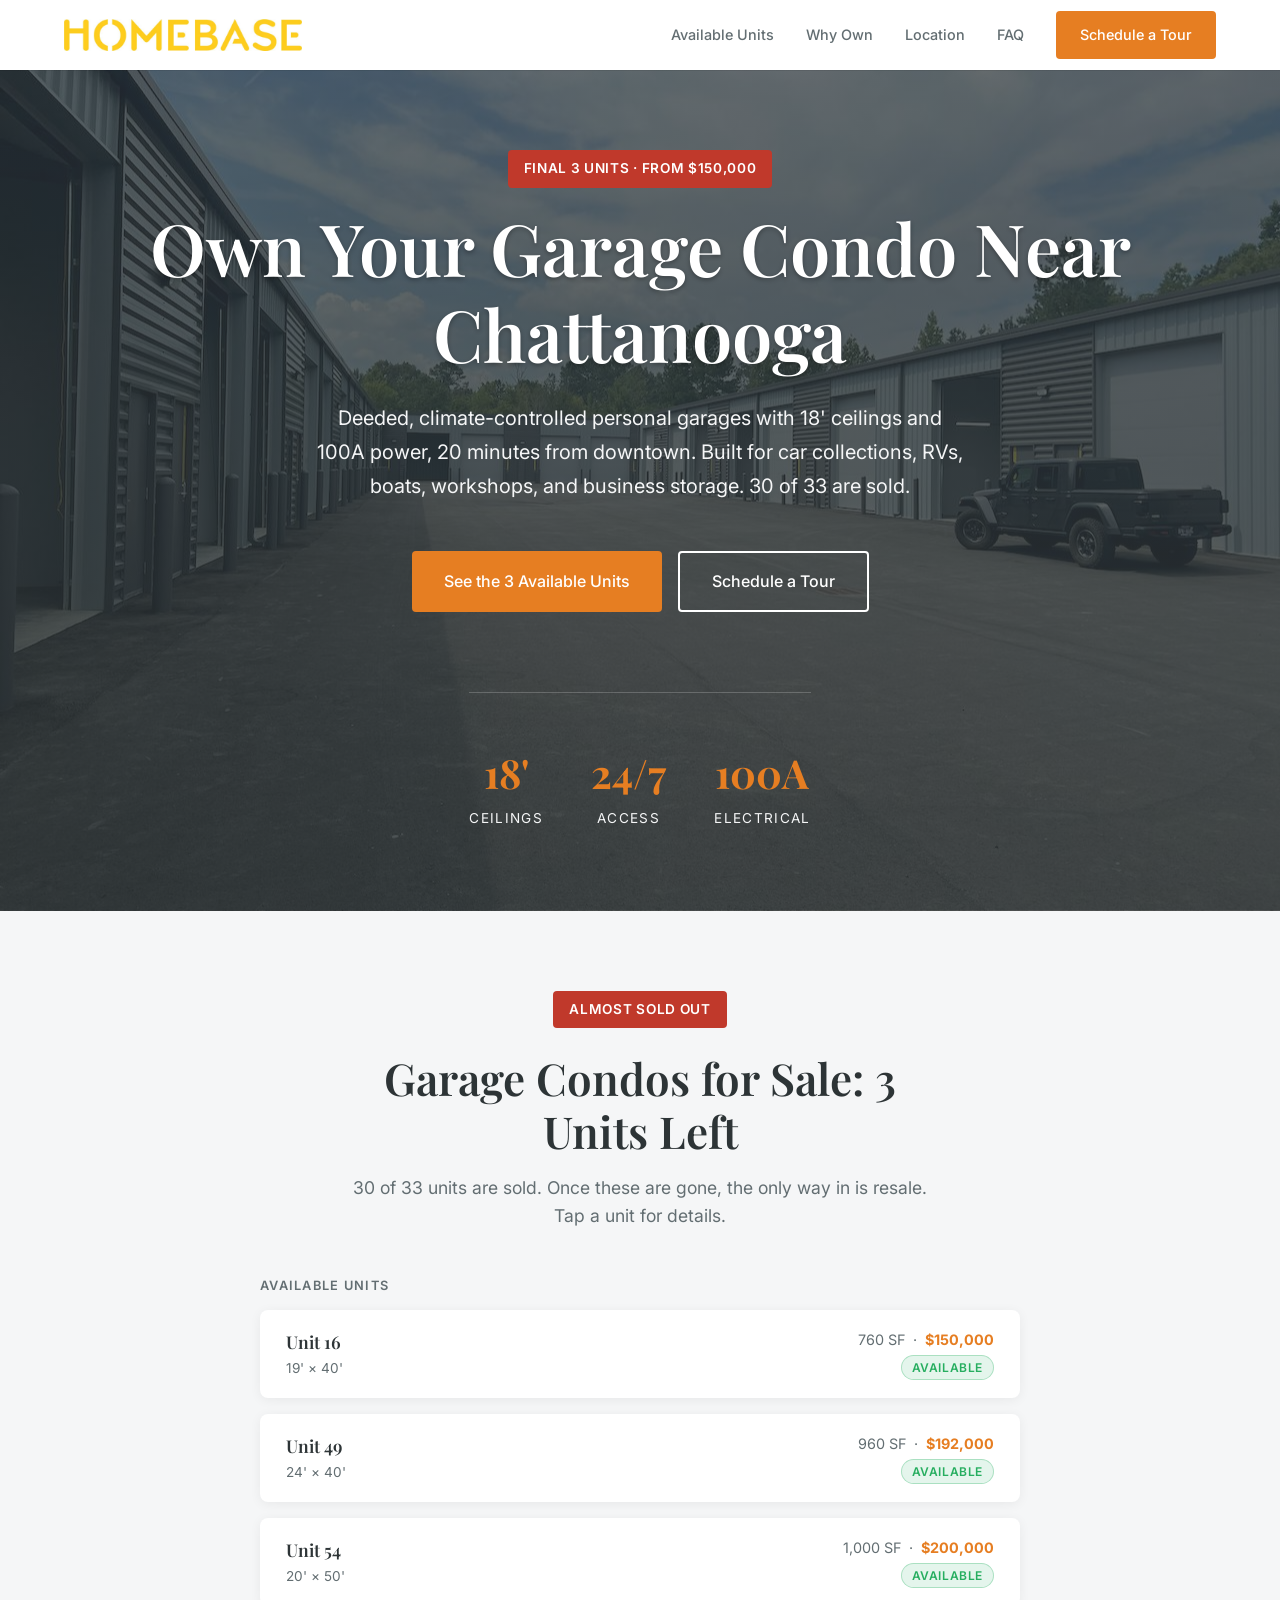
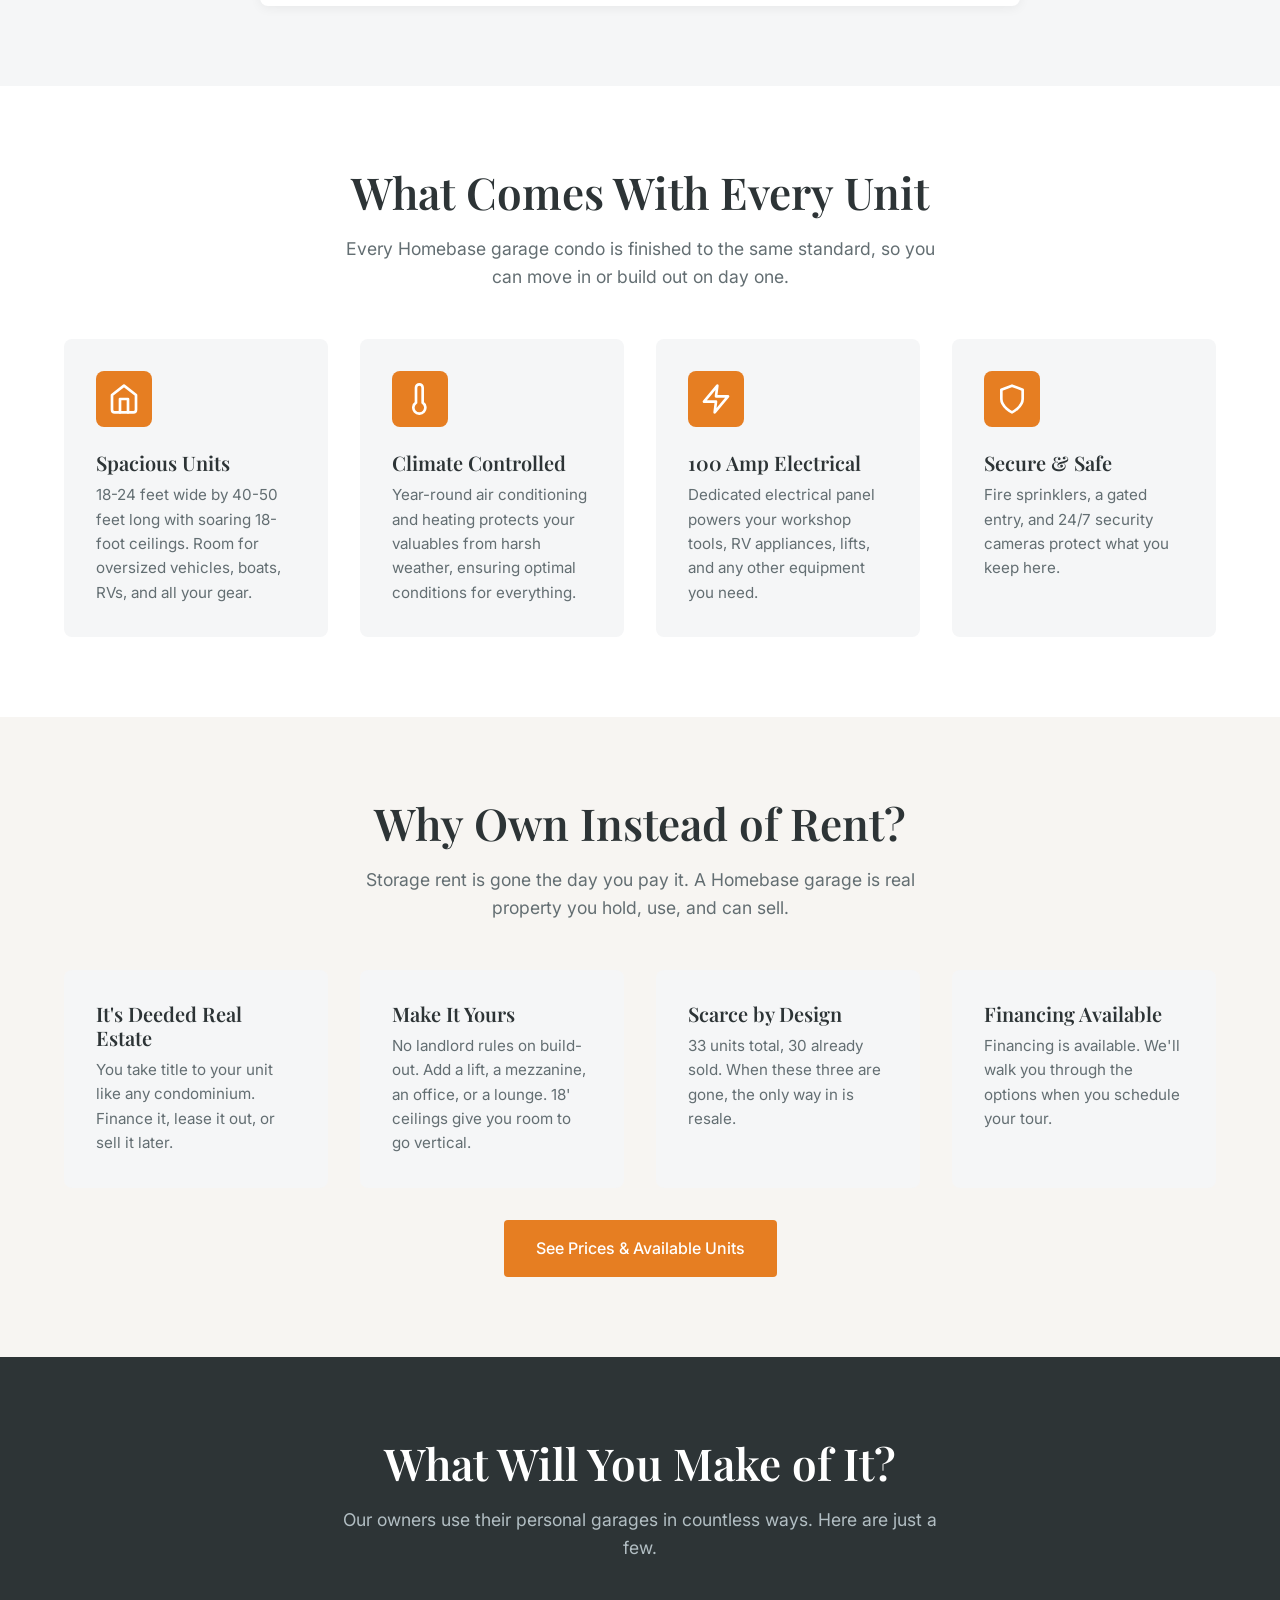
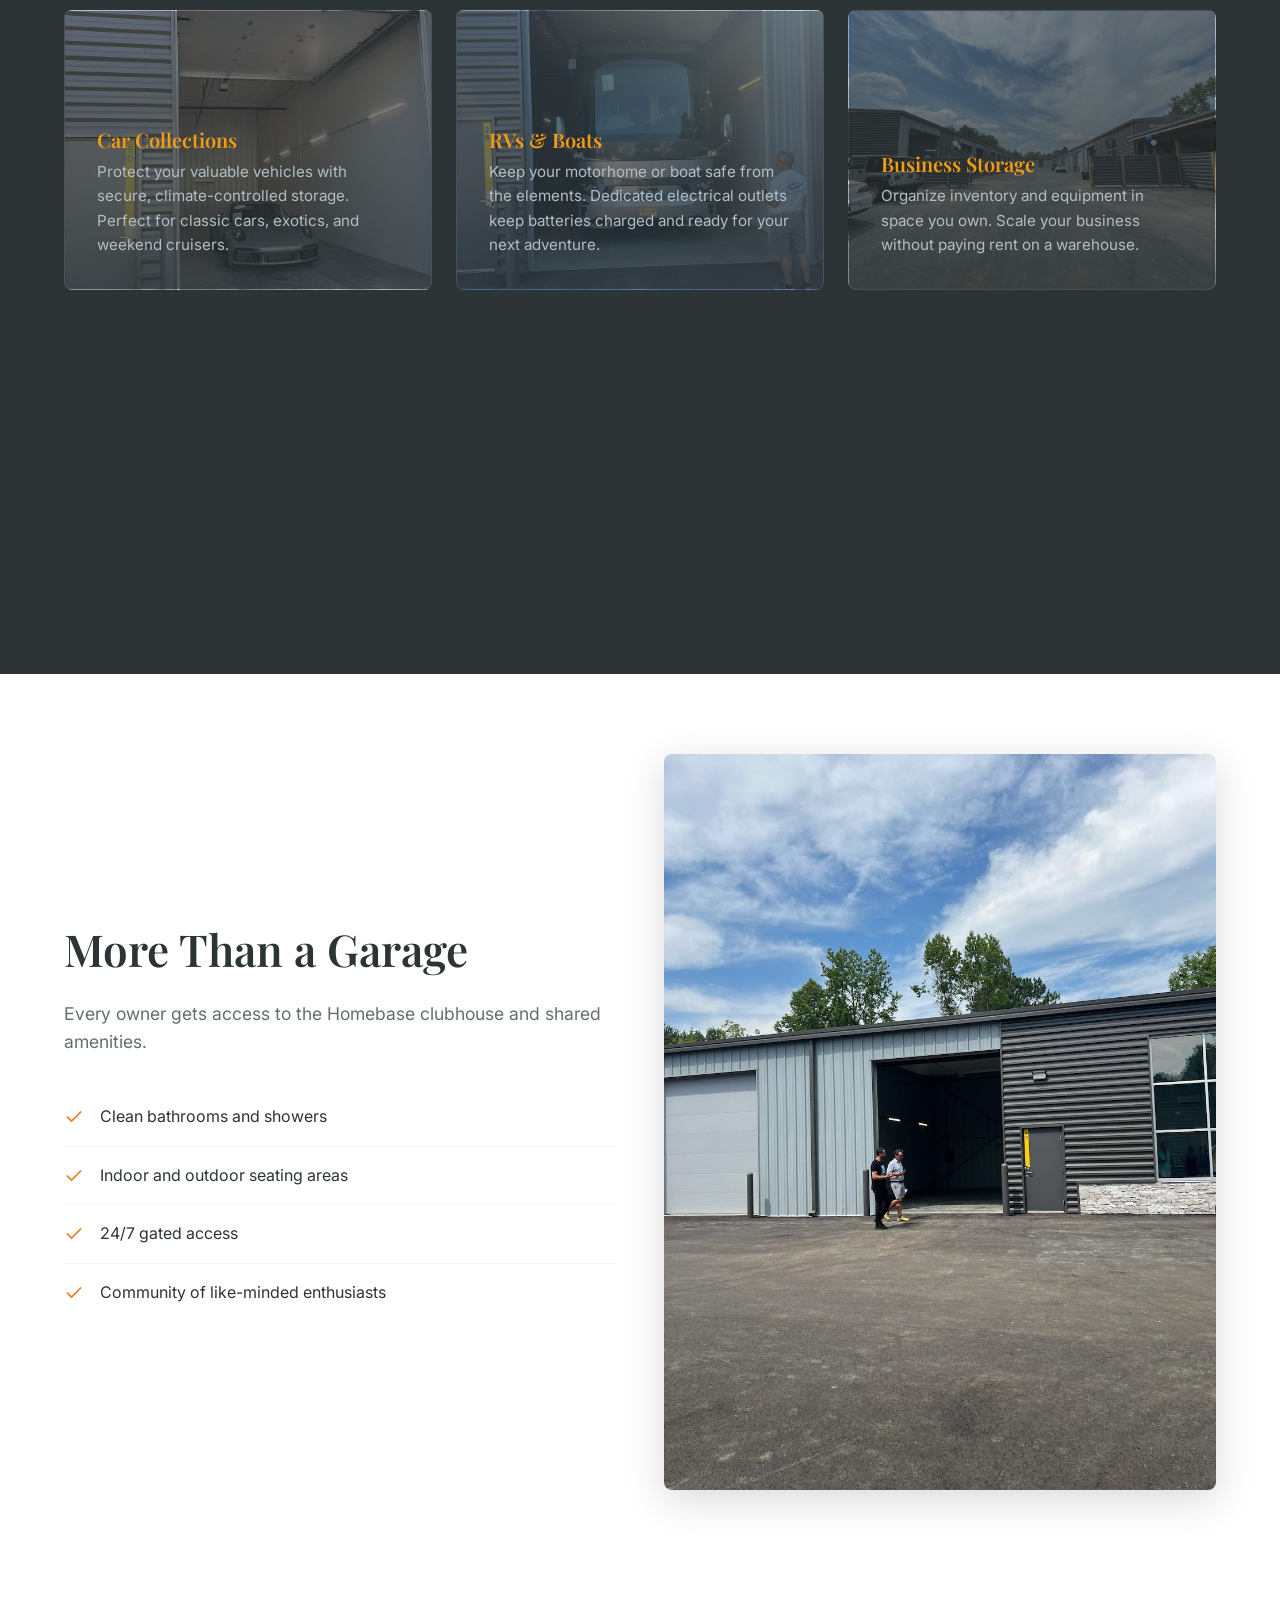
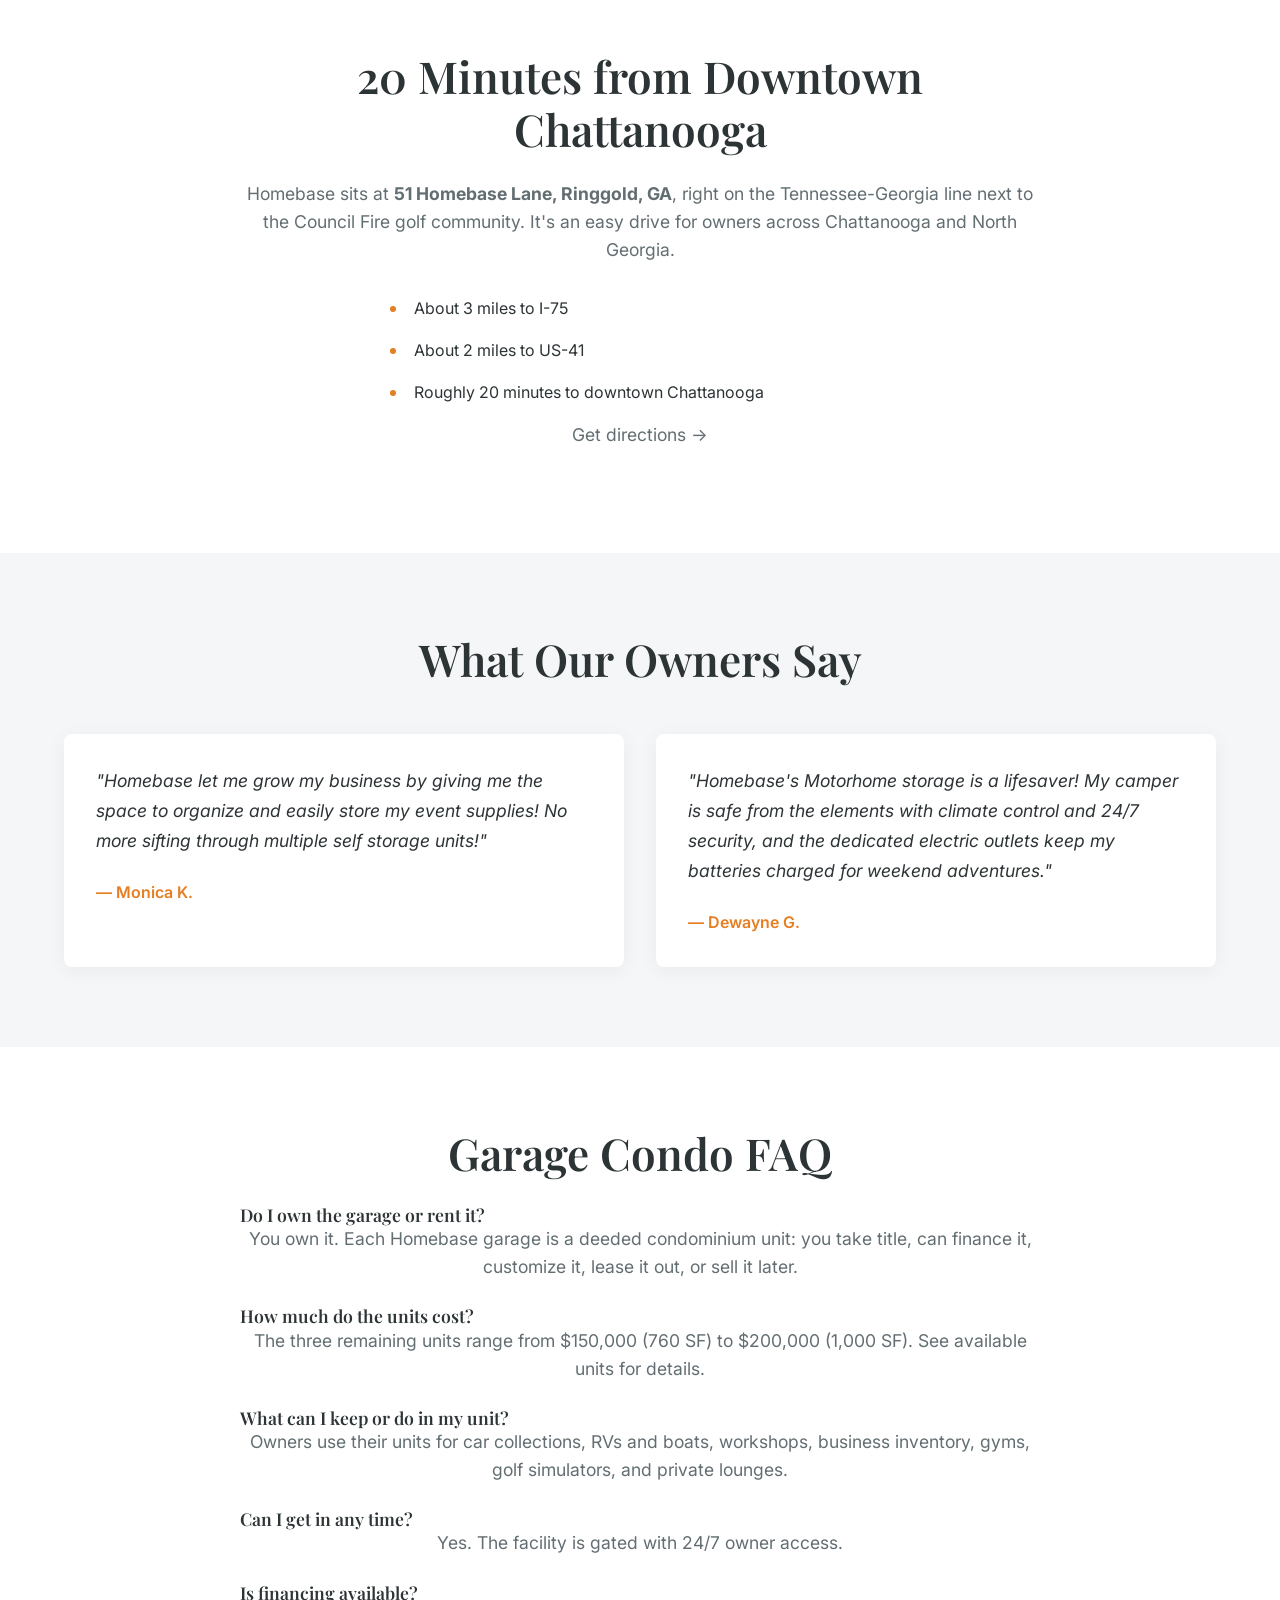
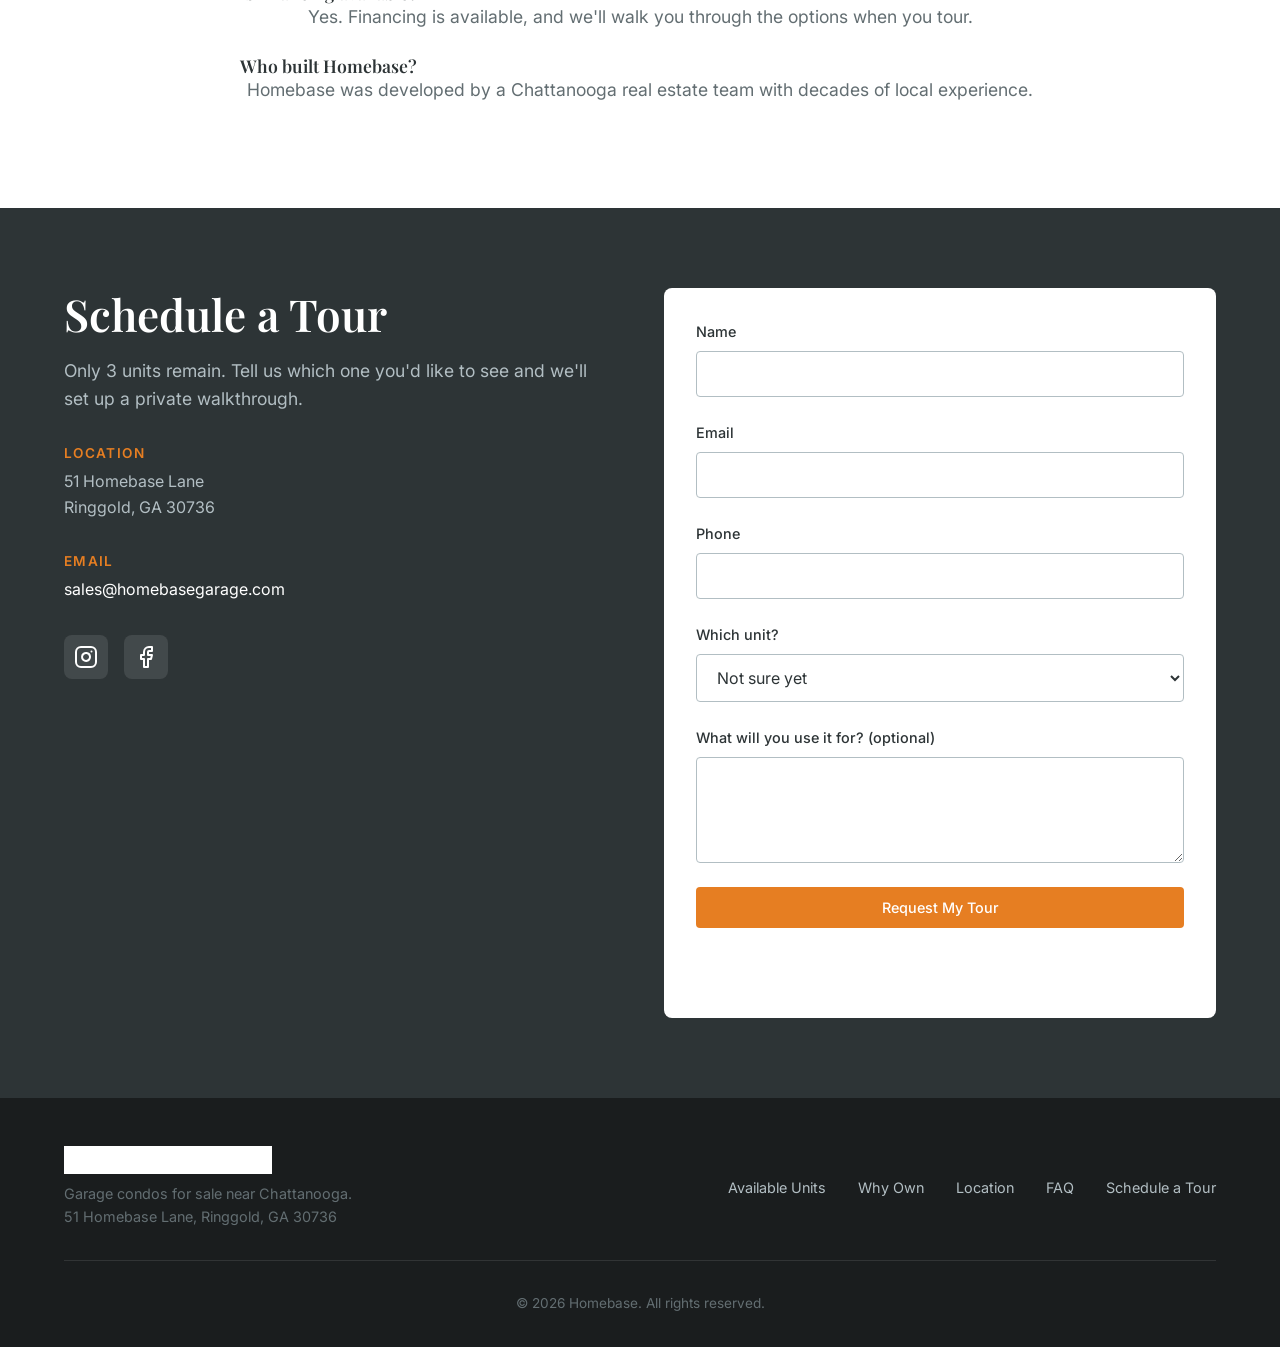
==== commit 72a8f40b: "Sales-focused rewrite + SEO fixes - Retarget title/H1/meta to 'garage condos for sale near Chattanoo" ====
--- a/index.html
+++ b/index.html
@@ -3,8 +3,59 @@
 <head>
     <meta charset="UTF-8">
     <meta name="viewport" content="width=device-width, initial-scale=1.0">
-    <title>Homebase | Personal Warehouse Garages in Chattanooga</title>
-    <meta name="description" content="Secure, climate-controlled personal warehouse garages in the Chattanooga area. Perfect for car collections, RVs, boats, business storage, and hobbies.">
+    <title>Garage Condos for Sale near Chattanooga | Homebase, Ringgold GA</title>
+    <meta name="description" content="Own a climate-controlled garage condo 20 minutes from downtown Chattanooga. 18' ceilings, 100A power, 24/7 gated access. Only 3 units left, from $150,000.">
+    <link rel="canonical" href="https://homebasegarage.com/">
+    <meta name="robots" content="index, follow, max-image-preview:large">
+    <meta name="theme-color" content="#2D3436">
+    <link rel="icon" type="image/jpeg" href="assets/logos/homebase-logo-gold.jpg">
+    <meta property="og:type" content="website">
+    <meta property="og:site_name" content="Homebase">
+    <meta property="og:url" content="https://homebasegarage.com/">
+    <meta property="og:title" content="Homebase Garage Condos | 3 Units Left, from $150K">
+    <meta property="og:description" content="Deeded, climate-controlled garage condos for cars, RVs, boats, workshops and business storage. Next to Council Fire, 20 minutes from downtown Chattanooga.">
+    <meta property="og:image" content="https://homebasegarage.com/assets/photos/facility-wide.jpg">
+    <meta name="twitter:card" content="summary_large_image">
+    <link rel="preload" as="image" href="assets/photos/facility-wide.jpg">
+    <script type="application/ld+json">
+    {
+      "@context": "https://schema.org",
+      "@graph": [
+        {
+          "@type": "LocalBusiness",
+          "@id": "https://homebasegarage.com/#business",
+          "name": "Homebase Garage Condos",
+          "url": "https://homebasegarage.com/",
+          "image": "https://homebasegarage.com/assets/photos/facility-wide.jpg",
+          "logo": "https://homebasegarage.com/assets/logos/homebase-logo-gold.jpg",
+          "email": "sales@homebasegarage.com",
+          "description": "Climate-controlled garage condos for sale near Chattanooga, TN, for car collections, RVs, boats, workshops and business storage.",
+          "address": {"@type": "PostalAddress", "streetAddress": "51 Homebase Lane", "addressLocality": "Ringgold", "addressRegion": "GA", "postalCode": "30736", "addressCountry": "US"},
+          "areaServed": ["Chattanooga, TN", "Ringgold, GA", "North Georgia"],
+          "sameAs": ["https://instagram.com/homebasegarage", "https://facebook.com/homebasegarage"]
+        },
+        {
+          "@type": "ItemList",
+          "name": "Available garage condos",
+          "itemListElement": [
+            {"@type": "ListItem", "position": 1, "item": {"@type": "Product", "name": "Homebase Garage Condo, Unit 16 (760 SF)", "description": "19' x 40' climate-controlled garage condo, 18' ceilings, 100A panel.", "offers": {"@type": "Offer", "price": "150000", "priceCurrency": "USD", "availability": "https://schema.org/InStock", "url": "https://homebasegarage.com/#availability"}}},
+            {"@type": "ListItem", "position": 2, "item": {"@type": "Product", "name": "Homebase Garage Condo, Unit 49 (960 SF)", "description": "24' x 40' climate-controlled garage condo, 18' ceilings, 100A panel.", "offers": {"@type": "Offer", "price": "192000", "priceCurrency": "USD", "availability": "https://schema.org/InStock", "url": "https://homebasegarage.com/#availability"}}},
+            {"@type": "ListItem", "position": 3, "item": {"@type": "Product", "name": "Homebase Garage Condo, Unit 54 (1,000 SF)", "description": "20' x 50' climate-controlled garage condo, 18' ceilings, 100A panel.", "offers": {"@type": "Offer", "price": "200000", "priceCurrency": "USD", "availability": "https://schema.org/InStock", "url": "https://homebasegarage.com/#availability"}}}
+          ]
+        },
+        {
+          "@type": "FAQPage",
+          "mainEntity": [
+            {"@type": "Question", "name": "Do I own the garage or rent it?", "acceptedAnswer": {"@type": "Answer", "text": "You own it. Each Homebase garage is a deeded condominium unit: you take title, can finance it, customize it, lease it out, or sell it later."}},
+            {"@type": "Question", "name": "How much does a Homebase garage condo cost?", "acceptedAnswer": {"@type": "Answer", "text": "The remaining units range from $150,000 (760 SF) to $200,000 (1,000 SF)."}},
+            {"@type": "Question", "name": "Where is Homebase located?", "acceptedAnswer": {"@type": "Answer", "text": "51 Homebase Lane, Ringgold, GA, right on the Tennessee-Georgia line next to Council Fire, about 3 miles from I-75 and roughly 20 minutes from downtown Chattanooga."}},
+            {"@type": "Question", "name": "Is financing available?", "acceptedAnswer": {"@type": "Answer", "text": "Yes. Financing is available; ask when you schedule your tour."}},
+            {"@type": "Question", "name": "What can I keep or do in my unit?", "acceptedAnswer": {"@type": "Answer", "text": "Owners use their units for car collections, RVs and boats, workshops, business inventory, gyms, golf simulators, and private lounges. Every unit has 18-foot ceilings, climate control, a 100A electrical panel, fire sprinklers, and 24/7 gated access."}}
+          ]
+        }
+      ]
+    }
+    </script>
     <link rel="preconnect" href="https://fonts.googleapis.com">
     <link rel="preconnect" href="https://fonts.gstatic.com" crossorigin>
     <link href="https://fonts.googleapis.com/css2?family=Inter:wght@400;500;600;700&family=Playfair+Display:wght@600;700&display=swap" rel="stylesheet">
@@ -23,11 +74,11 @@
                 <span></span>
             </button>
             <ul class="nav-links">
-                <li><a href="#features">Features</a></li>
-                <li><a href="#availability">Availability</a></li>
-                <li><a href="#uses">Uses</a></li>
-                <li><a href="#amenities">Amenities</a></li>
-                <li><a href="#contact" class="btn btn-primary">Contact Us</a></li>
+                <li><a href="#availability">Available Units</a></li>
+                <li><a href="#why-own">Why Own</a></li>
+                <li><a href="#location">Location</a></li>
+                <li><a href="#faq">FAQ</a></li>
+                <li><a href="#contact" class="btn btn-primary">Schedule a Tour</a></li>
             </ul>
         </div>
     </nav>
@@ -35,11 +86,12 @@
     <!-- Hero Section -->
     <header class="hero" style="background-image: linear-gradient(rgba(45, 52, 54, 0.7), rgba(45, 52, 54, 0.85)), url('assets/photos/facility-wide.jpg');">
         <div class="hero-content">
-            <h1>Your Personal Warehouse Garage</h1>
-            <p class="hero-subtitle">More space for what you love. Secure, climate-controlled storage solutions for your car collection, RV, boat, business inventory, or hobbies.</p>
+            <span class="urgency-badge">Final 3 Units &middot; From $150,000</span>
+            <h1>Own Your Garage Condo Near Chattanooga</h1>
+            <p class="hero-subtitle">Deeded, climate-controlled personal garages with 18' ceilings and 100A power, 20 minutes from downtown. Built for car collections, RVs, boats, workshops, and business storage. 30 of 33 are sold.</p>
             <div class="hero-cta">
-                <a href="#contact" class="btn btn-primary btn-large">Get Pricing</a>
-                <a href="#features" class="btn btn-secondary btn-large">Learn More</a>
+                <a href="#availability" class="btn btn-primary btn-large">See the 3 Available Units</a>
+                <a href="#contact" class="btn btn-secondary btn-large">Schedule a Tour</a>
             </div>
         </div>
         <div class="hero-stats">
@@ -58,53 +110,13 @@
         </div>
     </header>
 
-    <!-- Features Section -->
-    <section id="features" class="features">
-        <div class="container">
-            <div class="section-header">
-                <h2>Built for Your Passion</h2>
-                <p>Premium personal garages with everything you need to protect your investments and pursue your passions.</p>
-            </div>
-            <div class="features-grid">
-                <div class="feature-card">
-                    <div class="feature-icon">
-                        <svg xmlns="http://www.w3.org/2000/svg" width="32" height="32" viewBox="0 0 24 24" fill="none" stroke="currentColor" stroke-width="2" stroke-linecap="round" stroke-linejoin="round"><path d="M3 9l9-7 9 7v11a2 2 0 0 1-2 2H5a2 2 0 0 1-2-2z"></path><polyline points="9 22 9 12 15 12 15 22"></polyline></svg>
-                    </div>
-                    <h3>Spacious Units</h3>
-                    <p>18-24 feet wide by 40-50 feet long with soaring 18-foot ceilings. Room for oversized vehicles, boats, RVs, and all your gear.</p>
-                </div>
-                <div class="feature-card">
-                    <div class="feature-icon">
-                        <svg xmlns="http://www.w3.org/2000/svg" width="32" height="32" viewBox="0 0 24 24" fill="none" stroke="currentColor" stroke-width="2" stroke-linecap="round" stroke-linejoin="round"><path d="M14 14.76V3.5a2.5 2.5 0 0 0-5 0v11.26a4.5 4.5 0 1 0 5 0z"></path></svg>
-                    </div>
-                    <h3>Climate Controlled</h3>
-                    <p>Year-round air conditioning and heating protects your valuables from harsh weather, ensuring optimal conditions for everything.</p>
-                </div>
-                <div class="feature-card">
-                    <div class="feature-icon">
-                        <svg xmlns="http://www.w3.org/2000/svg" width="32" height="32" viewBox="0 0 24 24" fill="none" stroke="currentColor" stroke-width="2" stroke-linecap="round" stroke-linejoin="round"><polygon points="13 2 3 14 12 14 11 22 21 10 12 10 13 2"></polygon></svg>
-                    </div>
-                    <h3>100 Amp Electrical</h3>
-                    <p>Dedicated electrical panel powers your workshop tools, RV appliances, lifts, and any other equipment you need.</p>
-                </div>
-                <div class="feature-card">
-                    <div class="feature-icon">
-                        <svg xmlns="http://www.w3.org/2000/svg" width="32" height="32" viewBox="0 0 24 24" fill="none" stroke="currentColor" stroke-width="2" stroke-linecap="round" stroke-linejoin="round"><path d="M12 22s8-4 8-10V5l-8-3-8 3v7c0 6 8 10 8 10z"></path></svg>
-                    </div>
-                    <h3>Secure & Safe</h3>
-                    <p>State-of-the-art sprinkler systems and 24/7 security give you peace of mind knowing your investments are protected.</p>
-                </div>
-            </div>
-        </div>
-    </section>
-
     <!-- Availability Section -->
     <section id="availability" class="availability">
         <div class="container">
             <div class="section-header">
                 <span class="urgency-badge">Almost Sold Out</span>
-                <h2>Limited Units Available</h2>
-                <p>3 of 54 units remain. Secure yours before they're gone.</p>
+                <h2>Garage Condos for Sale: 3 Units Left</h2>
+                <p>30 of 33 units are sold. Once these are gone, the only way in is resale. Tap a unit for details.</p>
             </div>
             <div class="interactive-siteplan inventory-only">
 
@@ -285,7 +297,7 @@
                                         <li>Sprinkler system</li>
                                         <li>24/7 gated access</li>
                                     </ul>
-                                    <a href="#contact" class="btn btn-primary reserve-btn">Reserve This Unit →</a>
+                                    <a href="#contact" class="btn btn-primary reserve-btn" data-unit="unit-16">Request Tour of Unit 16 →</a>
                                 </div>
                             </div>
                         </div>
@@ -316,7 +328,7 @@
                                         <li>Sprinkler system</li>
                                         <li>24/7 gated access</li>
                                     </ul>
-                                    <a href="#contact" class="btn btn-primary reserve-btn">Reserve This Unit →</a>
+                                    <a href="#contact" class="btn btn-primary reserve-btn" data-unit="unit-49">Request Tour of Unit 49 →</a>
                                 </div>
                             </div>
                         </div>
@@ -347,7 +359,7 @@
                                         <li>Sprinkler system</li>
                                         <li>24/7 gated access</li>
                                     </ul>
-                                    <a href="#contact" class="btn btn-primary reserve-btn">Reserve This Unit →</a>
+                                    <a href="#contact" class="btn btn-primary reserve-btn" data-unit="unit-54">Request Tour of Unit 54 →</a>
                                 </div>
                             </div>
                         </div>
@@ -361,6 +373,77 @@
         <!-- SVG Tooltip (rendered by JS) -->
         <div id="siteplan-tooltip" role="tooltip" aria-hidden="true"></div>
 
+    </section>
+
+    <!-- Features Section -->
+    <section id="features" class="features">
+        <div class="container">
+            <div class="section-header">
+                <h2>What Comes With Every Unit</h2>
+                <p>Every Homebase garage condo is finished to the same standard, so you can move in or build out on day one.</p>
+            </div>
+            <div class="features-grid">
+                <div class="feature-card">
+                    <div class="feature-icon">
+                        <svg xmlns="http://www.w3.org/2000/svg" width="32" height="32" viewBox="0 0 24 24" fill="none" stroke="currentColor" stroke-width="2" stroke-linecap="round" stroke-linejoin="round"><path d="M3 9l9-7 9 7v11a2 2 0 0 1-2 2H5a2 2 0 0 1-2-2z"></path><polyline points="9 22 9 12 15 12 15 22"></polyline></svg>
+                    </div>
+                    <h3>Spacious Units</h3>
+                    <p>18-24 feet wide by 40-50 feet long with soaring 18-foot ceilings. Room for oversized vehicles, boats, RVs, and all your gear.</p>
+                </div>
+                <div class="feature-card">
+                    <div class="feature-icon">
+                        <svg xmlns="http://www.w3.org/2000/svg" width="32" height="32" viewBox="0 0 24 24" fill="none" stroke="currentColor" stroke-width="2" stroke-linecap="round" stroke-linejoin="round"><path d="M14 14.76V3.5a2.5 2.5 0 0 0-5 0v11.26a4.5 4.5 0 1 0 5 0z"></path></svg>
+                    </div>
+                    <h3>Climate Controlled</h3>
+                    <p>Year-round air conditioning and heating protects your valuables from harsh weather, ensuring optimal conditions for everything.</p>
+                </div>
+                <div class="feature-card">
+                    <div class="feature-icon">
+                        <svg xmlns="http://www.w3.org/2000/svg" width="32" height="32" viewBox="0 0 24 24" fill="none" stroke="currentColor" stroke-width="2" stroke-linecap="round" stroke-linejoin="round"><polygon points="13 2 3 14 12 14 11 22 21 10 12 10 13 2"></polygon></svg>
+                    </div>
+                    <h3>100 Amp Electrical</h3>
+                    <p>Dedicated electrical panel powers your workshop tools, RV appliances, lifts, and any other equipment you need.</p>
+                </div>
+                <div class="feature-card">
+                    <div class="feature-icon">
+                        <svg xmlns="http://www.w3.org/2000/svg" width="32" height="32" viewBox="0 0 24 24" fill="none" stroke="currentColor" stroke-width="2" stroke-linecap="round" stroke-linejoin="round"><path d="M12 22s8-4 8-10V5l-8-3-8 3v7c0 6 8 10 8 10z"></path></svg>
+                    </div>
+                    <h3>Secure & Safe</h3>
+                    <p>Fire sprinklers, a gated entry, and 24/7 security cameras protect what you keep here.</p>
+                </div>
+            </div>
+        </div>
+    </section>
+
+    <!-- Why Own Section -->
+    <section id="why-own" class="features why-own">
+        <div class="container">
+            <div class="section-header">
+                <h2>Why Own Instead of Rent?</h2>
+                <p>Storage rent is gone the day you pay it. A Homebase garage is real property you hold, use, and can sell.</p>
+            </div>
+            <div class="features-grid">
+                <div class="feature-card">
+                    <h3>It's Deeded Real Estate</h3>
+                    <p>You take title to your unit like any condominium. Finance it, lease it out, or sell it later.</p>
+                </div>
+                <div class="feature-card">
+                    <h3>Make It Yours</h3>
+                    <p>No landlord rules on build-out. Add a lift, a mezzanine, an office, or a lounge. 18' ceilings give you room to go vertical.</p>
+                </div>
+                <div class="feature-card">
+                    <h3>Scarce by Design</h3>
+                    <p>33 units total, 30 already sold. When these three are gone, the only way in is resale.</p>
+                </div>
+                <div class="feature-card">
+                    <h3>Financing Available</h3>
+                    <p>Financing is available. We'll walk you through the options when you schedule your tour.</p>
+                </div>
+            </div>
+            <div class="hero-cta" style="justify-content:center;margin-top:2rem">
+                <a href="#availability" class="btn btn-primary btn-large">See Prices &amp; Available Units</a>
+            </div>
+        </div>
     </section>
 
     <!-- Uses Section -->
@@ -386,7 +469,7 @@
                 <div class="use-card" style="background-image: linear-gradient(rgba(45, 52, 54, 0.6), rgba(45, 52, 54, 0.8)), url('assets/photos/facility-wide-balloons.jpg');">
                     <div class="use-content">
                         <h3>Business Storage</h3>
-                        <p>Organize and store inventory and equipment securely with flexible rental options. Scale your business without cluttering your office.</p>
+                        <p>Organize inventory and equipment in space you own. Scale your business without paying rent on a warehouse.</p>
                     </div>
                 </div>
                 <div class="use-card" style="background-image: linear-gradient(rgba(45, 52, 54, 0.6), rgba(45, 52, 54, 0.8)), url('assets/photos/unit-interior-empty.jpg');">
@@ -416,8 +499,8 @@
         <div class="container">
             <div class="amenities-content">
                 <div class="amenities-text">
-                    <h2>More Than Storage</h2>
-                    <p class="amenities-intro">Beyond secure and spacious garages, Homebase offers a welcoming clubhouse and community amenities.</p>
+                    <h2>More Than a Garage</h2>
+                    <p class="amenities-intro">Every owner gets access to the Homebase clubhouse and shared amenities.</p>
                     <ul class="amenities-list">
                         <li>
                             <svg xmlns="http://www.w3.org/2000/svg" width="20" height="20" viewBox="0 0 24 24" fill="none" stroke="currentColor" stroke-width="2" stroke-linecap="round" stroke-linejoin="round"><polyline points="20 6 9 17 4 12"></polyline></svg>
@@ -444,11 +527,29 @@
         </div>
     </section>
 
+    <!-- Location Section -->
+    <section id="location" class="about">
+        <div class="container">
+            <div class="about-content">
+                <div class="about-text">
+                    <h2>20 Minutes from Downtown Chattanooga</h2>
+                    <p>Homebase sits at <strong>51 Homebase Lane, Ringgold, GA</strong>, right on the Tennessee-Georgia line next to the Council Fire golf community. It's an easy drive for owners across Chattanooga and North Georgia.</p>
+                    <ul>
+                        <li>About 3 miles to I-75</li>
+                        <li>About 2 miles to US-41</li>
+                        <li>Roughly 20 minutes to downtown Chattanooga</li>
+                    </ul>
+                    <p><a href="https://maps.google.com/?q=51+Homebase+Lane,+Ringgold,+GA+30736" target="_blank" rel="noopener">Get directions →</a></p>
+                </div>
+            </div>
+        </div>
+    </section>
+
     <!-- Testimonials Section -->
     <section class="testimonials">
         <div class="container">
             <div class="section-header">
-                <h2>What Our Members Say</h2>
+                <h2>What Our Owners Say</h2>
             </div>
             <div class="testimonials-grid">
                 <div class="testimonial-card">
@@ -467,21 +568,24 @@
         </div>
     </section>
 
-    <!-- About Section -->
-    <section id="about" class="about">
+    <!-- FAQ Section -->
+    <section id="faq" class="about faq">
         <div class="container">
             <div class="about-content">
                 <div class="about-text">
-                    <h2>About Homebase</h2>
-                    <p>At Homebase, we believe everyone deserves a clean, convenient, and secure space to store their belongings and pursue their passions.</p>
-                    <p>Our team is comprised of real estate experts dedicated to exceeding your expectations. We understand the frustration of limited storage space and clutter, and we're here to provide personalized solutions that help you:</p>
-                    <ul>
-                        <li>Declutter your home and garage</li>
-                        <li>Free up space for what matters most</li>
-                        <li>Protect your belongings from damage and theft</li>
-                        <li>Increase your productivity and creativity</li>
-                        <li>Enjoy peace of mind and convenience</li>
-                    </ul>
+                    <h2>Garage Condo FAQ</h2>
+                    <h3>Do I own the garage or rent it?</h3>
+                    <p>You own it. Each Homebase garage is a deeded condominium unit: you take title, can finance it, customize it, lease it out, or sell it later.</p>
+                    <h3>How much do the units cost?</h3>
+                    <p>The three remaining units range from $150,000 (760 SF) to $200,000 (1,000 SF). See <a href="#availability">available units</a> for details.</p>
+                    <h3>What can I keep or do in my unit?</h3>
+                    <p>Owners use their units for car collections, RVs and boats, workshops, business inventory, gyms, golf simulators, and private lounges.</p>
+                    <h3>Can I get in any time?</h3>
+                    <p>Yes. The facility is gated with 24/7 owner access.</p>
+                    <h3>Is financing available?</h3>
+                    <p>Yes. Financing is available, and we'll walk you through the options when you tour.</p>
+                    <h3>Who built Homebase?</h3>
+                    <p>Homebase was developed by a Chattanooga real estate team with decades of local experience.</p>
                 </div>
             </div>
         </div>
@@ -492,12 +596,12 @@
         <div class="container">
             <div class="contact-content">
                 <div class="contact-info">
-                    <h2>Let's Talk</h2>
-                    <p>Ready to reclaim your space? Get in touch for pricing and availability.</p>
+                    <h2>Schedule a Tour</h2>
+                    <p>Only 3 units remain. Tell us which one you'd like to see and we'll set up a private walkthrough.</p>
                     <div class="contact-details">
                         <div class="contact-item">
                             <h4>Location</h4>
-                            <p>605 Julian Road<br>Ringgold, GA 30736</p>
+                            <p>51 Homebase Lane<br>Ringgold, GA 30736</p>
                         </div>
                         <div class="contact-item">
                             <h4>Email</h4>
@@ -532,21 +636,19 @@
                             <input type="tel" id="phone" name="phone">
                         </div>
                         <div class="form-group">
-                            <label for="interest">I'm interested in...</label>
+                            <label for="interest">Which unit?</label>
                             <select id="interest" name="interest">
-                                <option value="">Select an option</option>
-                                <option value="car-storage">Car Collection Storage</option>
-                                <option value="rv-boat">RV/Boat Storage</option>
-                                <option value="business">Business Storage</option>
-                                <option value="workshop">Workshop Space</option>
-                                <option value="other">Other</option>
+                                <option value="">Not sure yet</option>
+                                <option value="unit-16">Unit 16 &middot; 760 SF &middot; $150,000</option>
+                                <option value="unit-49">Unit 49 &middot; 960 SF &middot; $192,000</option>
+                                <option value="unit-54">Unit 54 &middot; 1,000 SF &middot; $200,000</option>
                             </select>
                         </div>
                         <div class="form-group">
-                            <label for="message">Message</label>
+                            <label for="message">What will you use it for? (optional)</label>
                             <textarea id="message" name="message" rows="4"></textarea>
                         </div>
-                        <button type="submit" class="btn btn-primary btn-full">Send Message</button>
+                        <button type="submit" class="btn btn-primary btn-full">Request My Tour</button>
                         <p class="form-status" role="status" aria-live="polite"></p>
                     </form>
                 </div>
@@ -560,14 +662,14 @@
             <div class="footer-content">
                 <div class="footer-brand">
                     <img src="assets/logos/homebase-logo-white.jpg" alt="Homebase" class="footer-logo">
-                    <p>Personal warehouse garages in the Chattanooga area.</p>
+                    <p>Garage condos for sale near Chattanooga.<br>51 Homebase Lane, Ringgold, GA 30736</p>
                 </div>
                 <div class="footer-links">
-                    <a href="#features">Features</a>
-                    <a href="#availability">Availability</a>
-                    <a href="#uses">Uses</a>
-                    <a href="#amenities">Amenities</a>
-                    <a href="#contact">Contact</a>
+                    <a href="#availability">Available Units</a>
+                    <a href="#why-own">Why Own</a>
+                    <a href="#location">Location</a>
+                    <a href="#faq">FAQ</a>
+                    <a href="#contact">Schedule a Tour</a>
                 </div>
             </div>
             <div class="footer-bottom">
@@ -575,6 +677,8 @@
             </div>
         </div>
     </footer>
+
+    <a href="#contact" class="sticky-cta">Schedule a Tour &middot; 3 Units Left</a>
 
     <script src="script.js"></script>
 </body>
--- a/styles.css
+++ b/styles.css
@@ -1243,3 +1243,14 @@
 .form-status[data-kind="error"]   { color: #c0392b; }
 .form-status[data-kind="success"] { color: #2e7d32; }
 .form-status[data-kind="pending"] { color: var(--color-slate); }
+
+
+/* ===== v2 sales additions ===== */
+.hero .urgency-badge{display:inline-block;margin-bottom:1rem}
+.why-own{background:#f7f5f2}
+.faq h3{margin-top:1.5rem;font-size:1.1rem}
+.sticky-cta{display:none}
+@media (max-width:768px){
+  .sticky-cta{display:block;position:fixed;left:0;right:0;bottom:0;z-index:999;padding:14px 16px;text-align:center;font-weight:600;color:#fff;background:#E67E22;text-decoration:none;box-shadow:0 -2px 12px rgba(0,0,0,.2)}
+  body{padding-bottom:52px}
+}
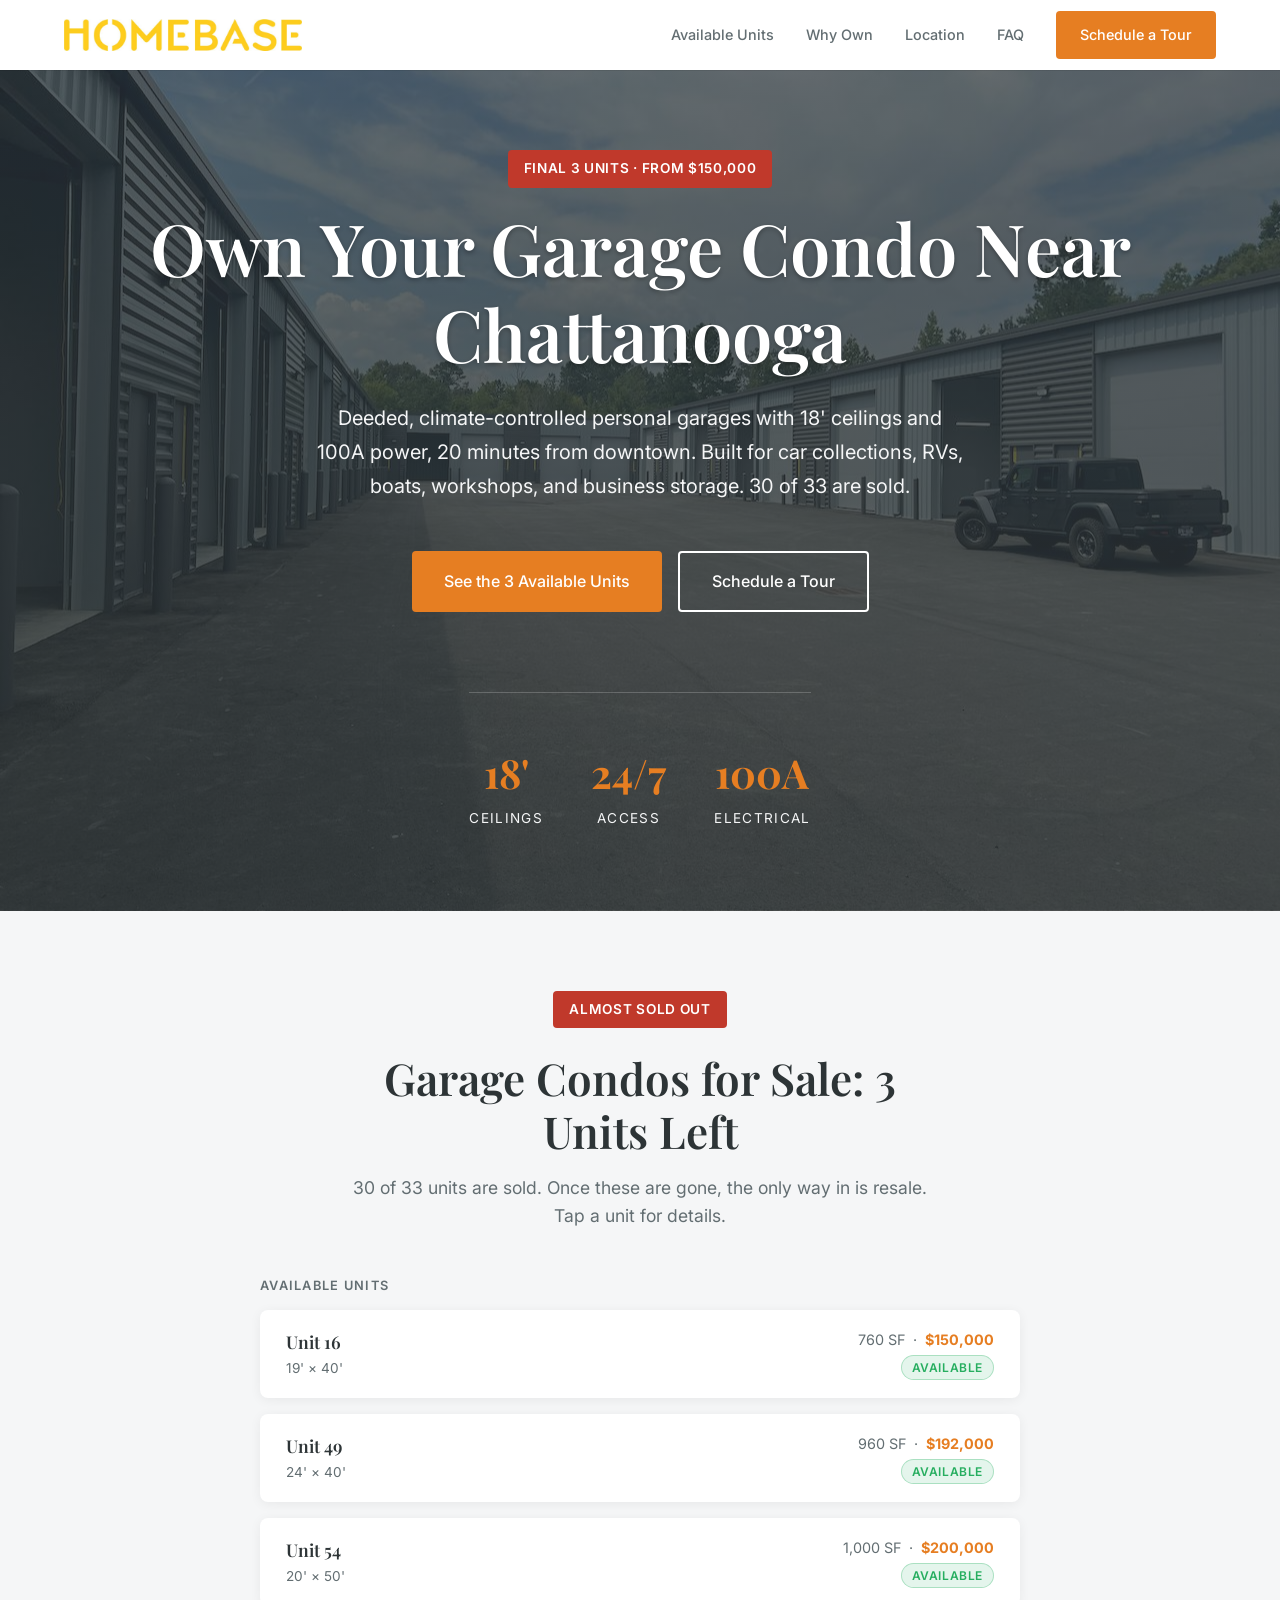
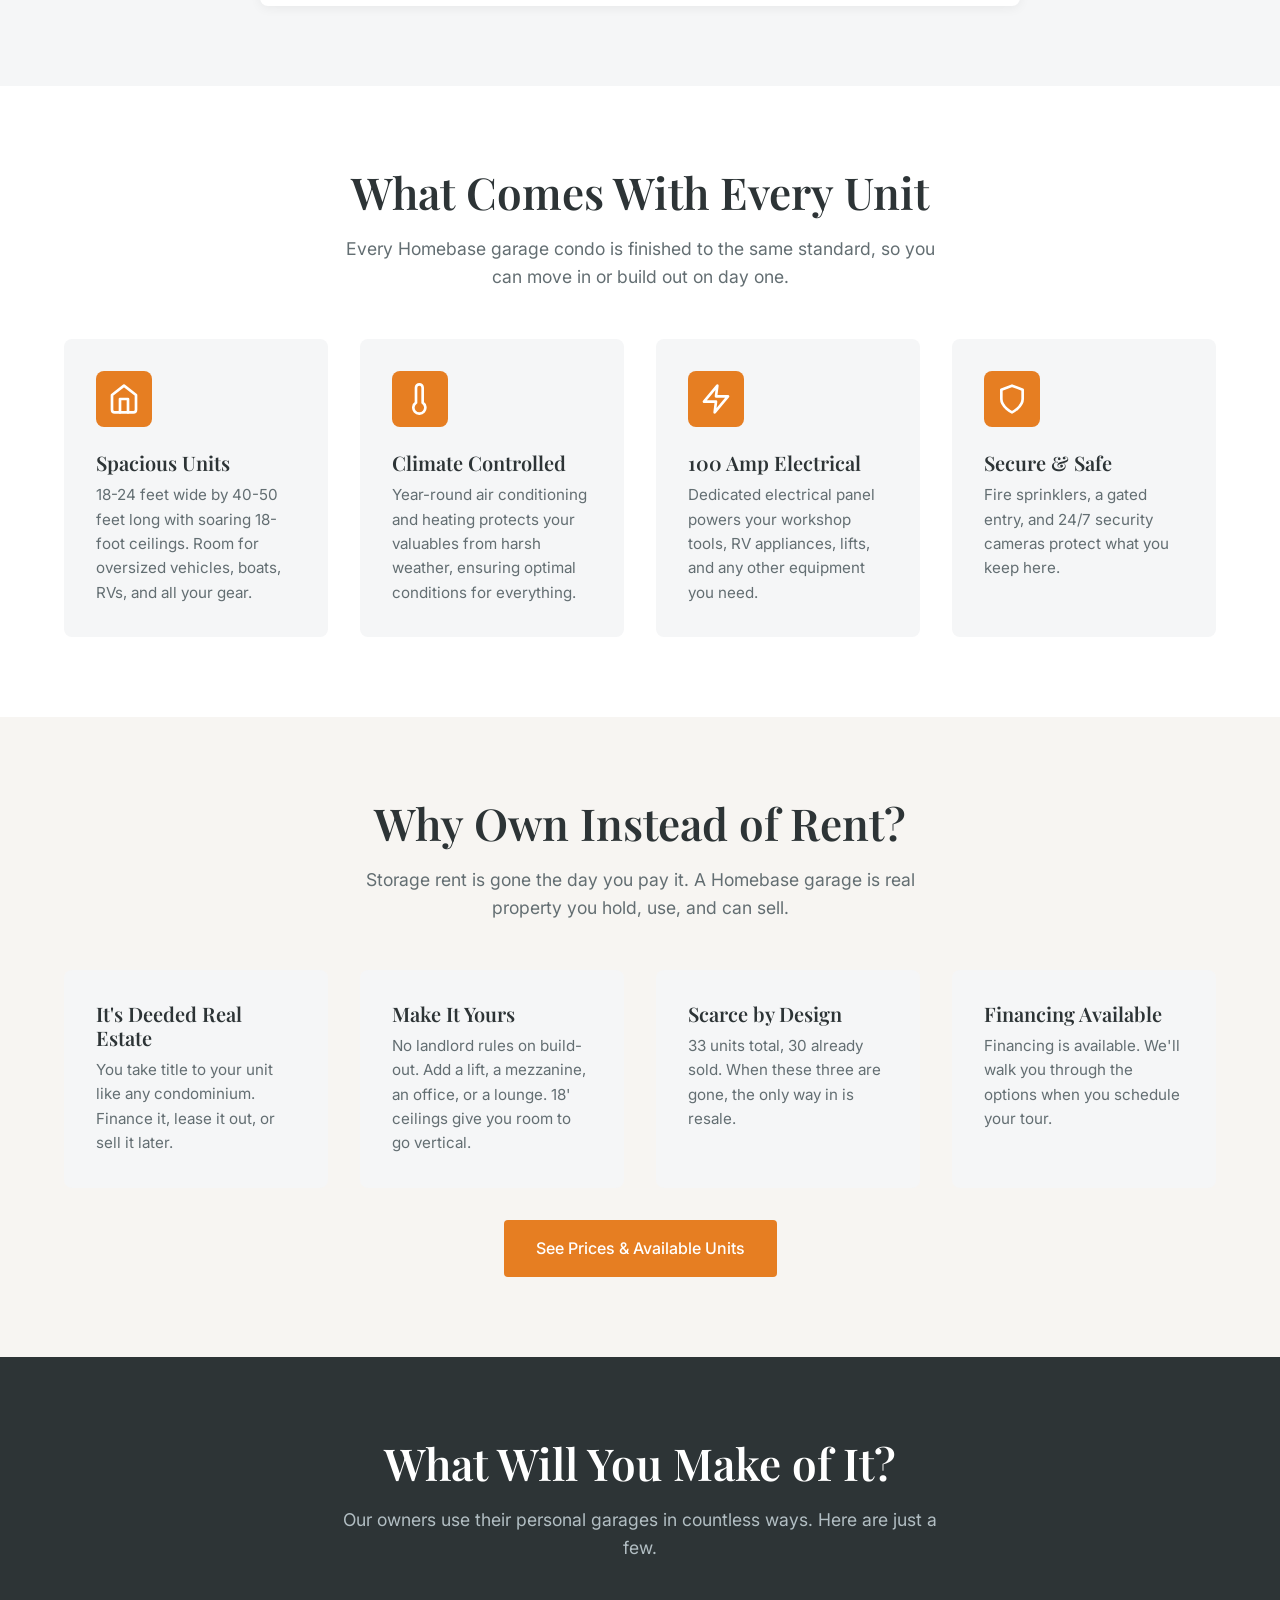
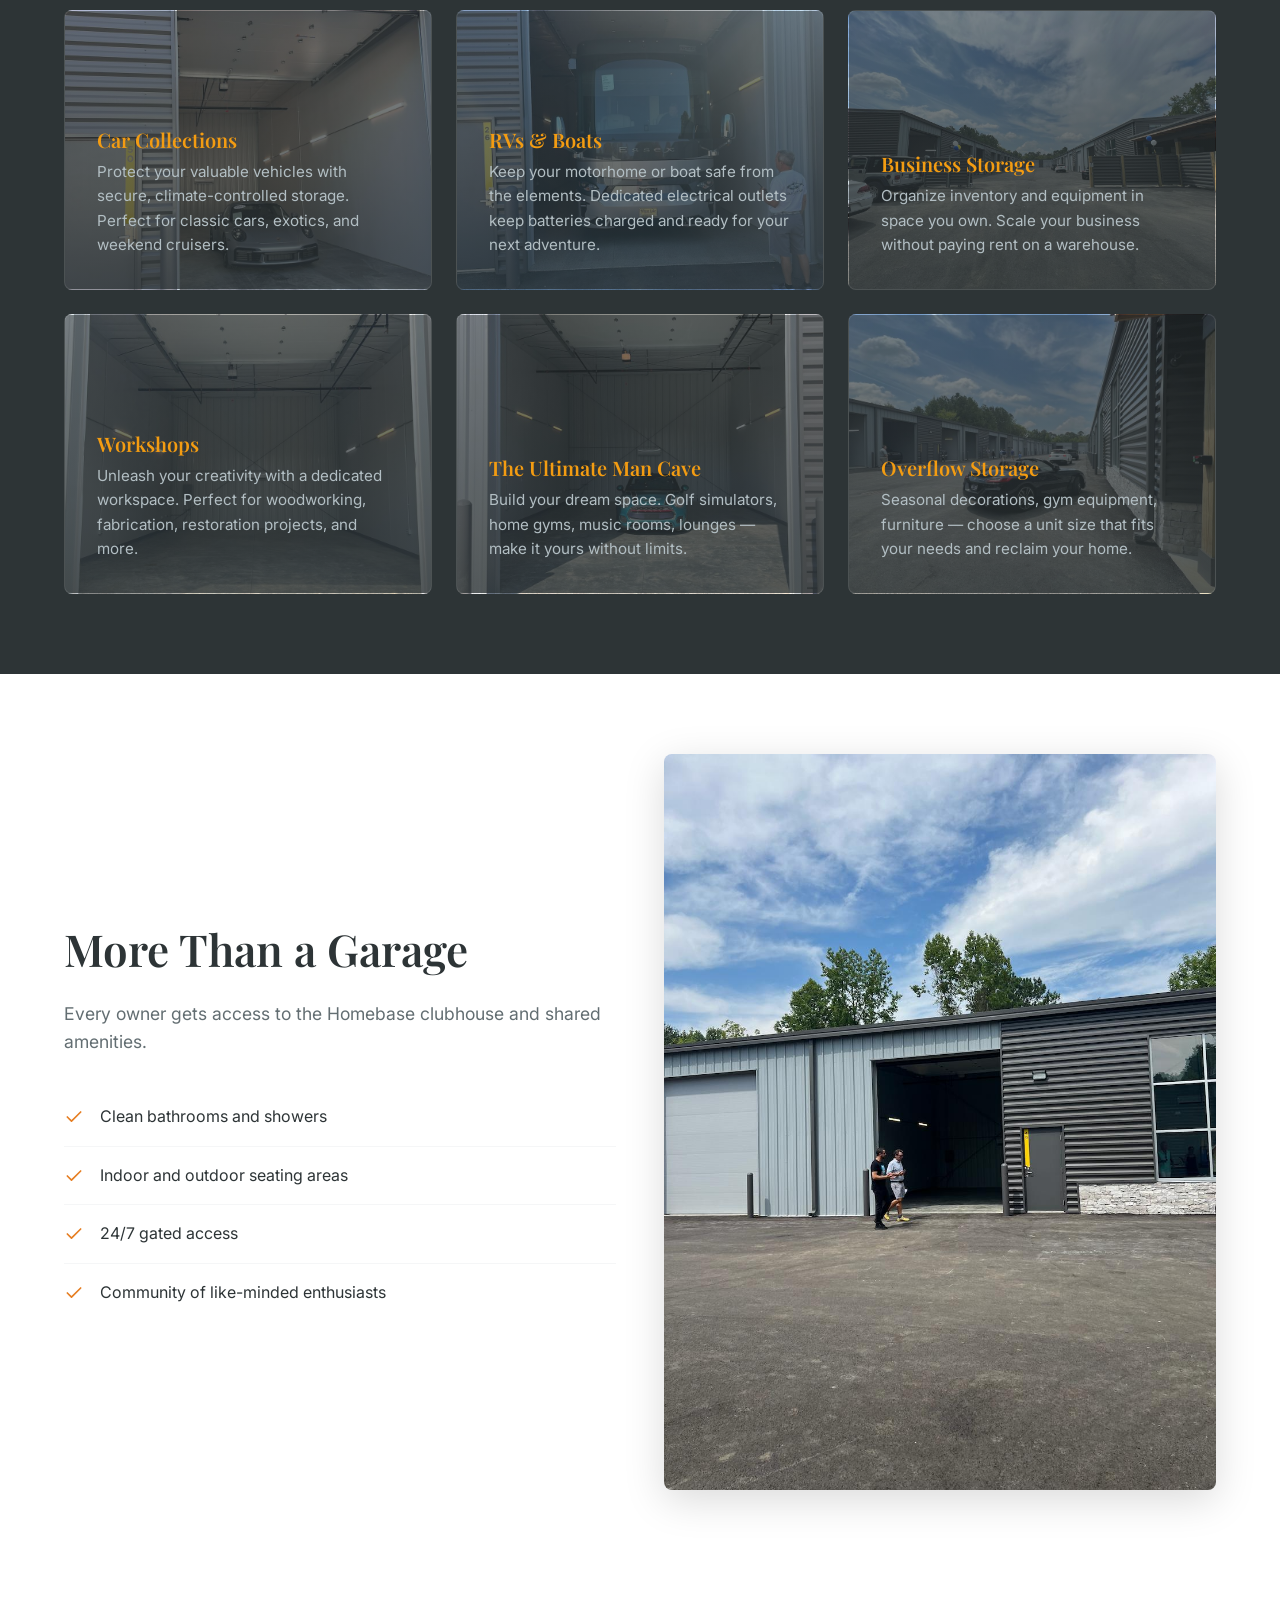
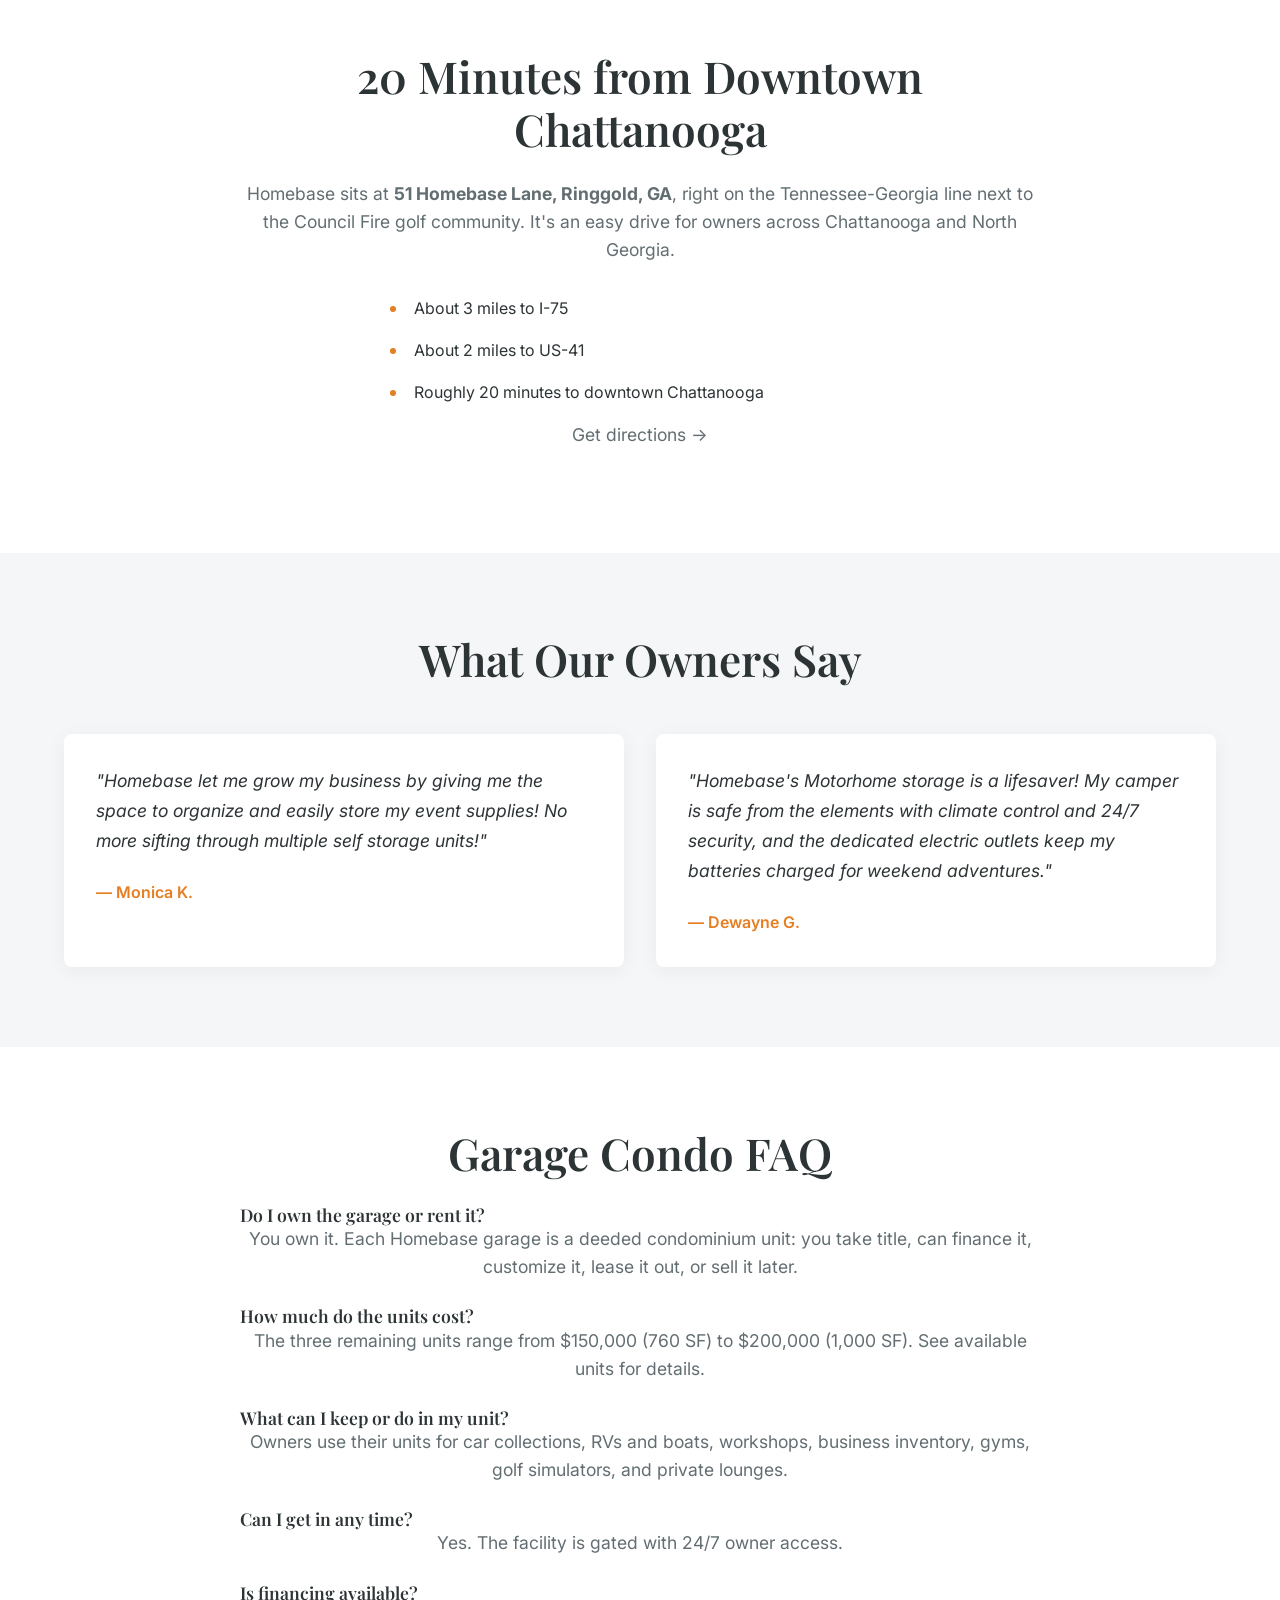
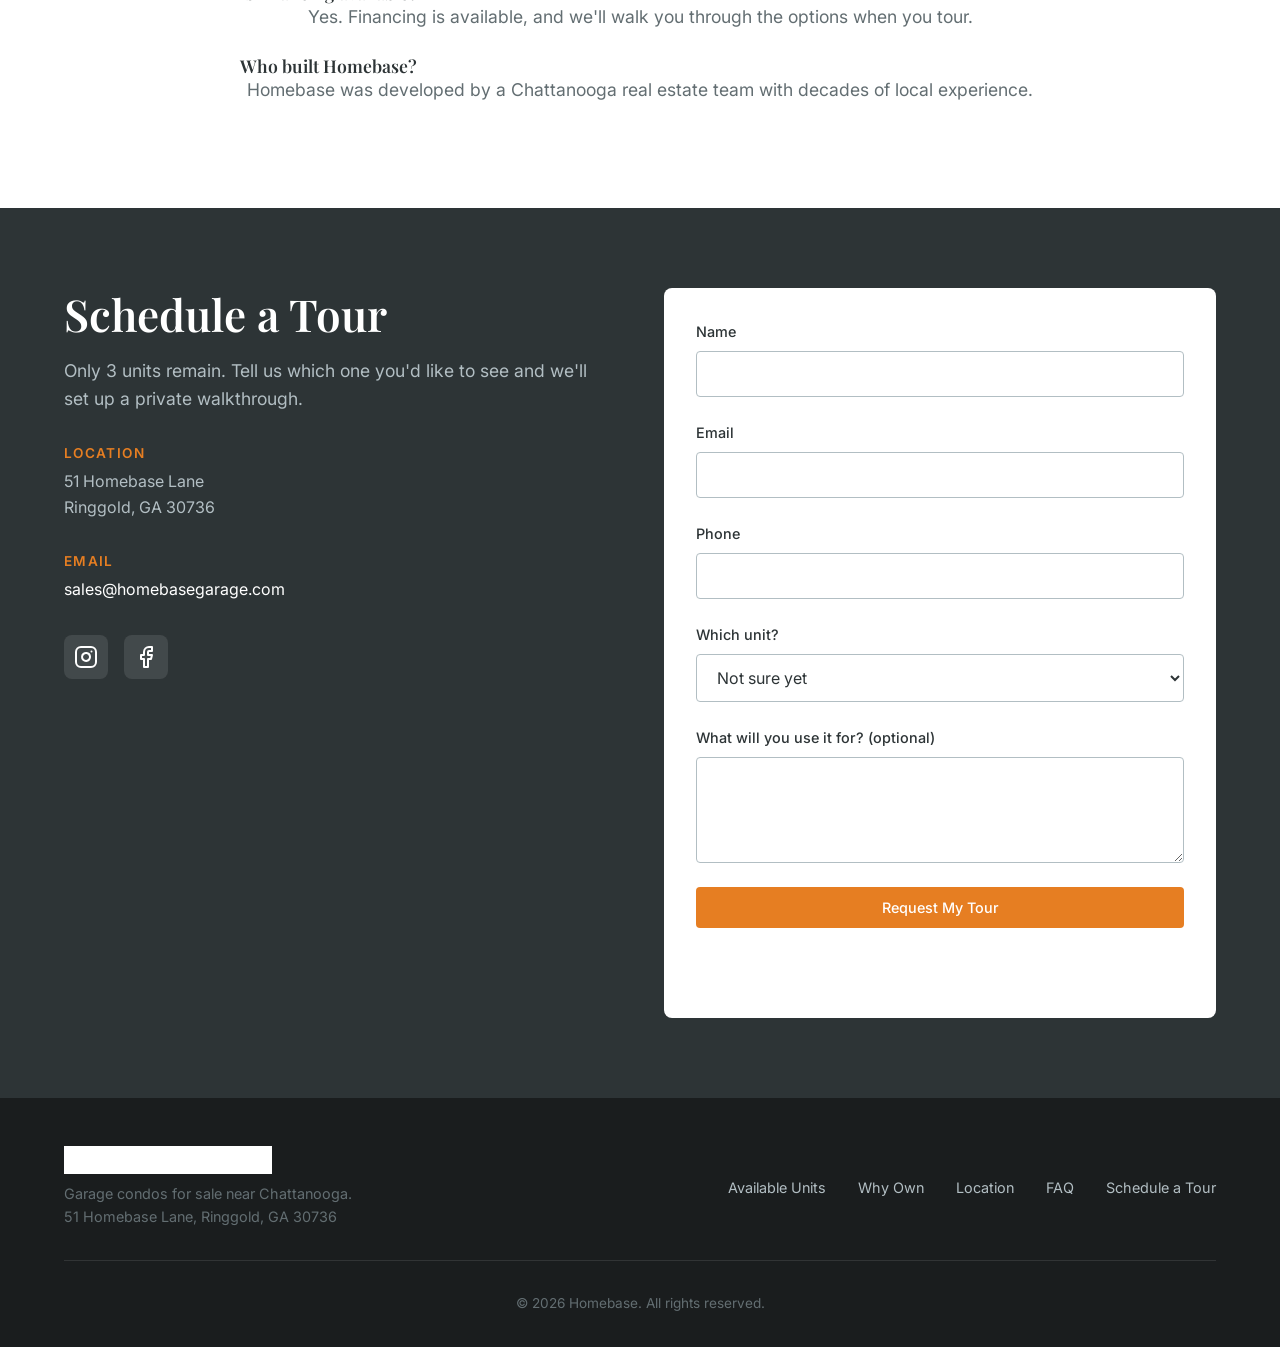
==== commit 8becb963: "Contact form: block spam Blocked submissions get a fake "ok" so bots don't adapt, and are logged ("c" ====
--- a/index.html
+++ b/index.html
@@ -8,7 +8,8 @@
     <link rel="canonical" href="https://homebasegarage.com/">
     <meta name="robots" content="index, follow, max-image-preview:large">
     <meta name="theme-color" content="#2D3436">
-    <link rel="icon" type="image/jpeg" href="assets/logos/homebase-logo-gold.jpg">
+    <link rel="icon" type="image/png" sizes="48x48" href="/favicon.png">
+    <link rel="apple-touch-icon" href="/apple-touch-icon.png">
     <meta property="og:type" content="website">
     <meta property="og:site_name" content="Homebase">
     <meta property="og:url" content="https://homebasegarage.com/">
@@ -38,9 +39,9 @@
           "@type": "ItemList",
           "name": "Available garage condos",
           "itemListElement": [
-            {"@type": "ListItem", "position": 1, "item": {"@type": "Product", "name": "Homebase Garage Condo, Unit 16 (760 SF)", "description": "19' x 40' climate-controlled garage condo, 18' ceilings, 100A panel.", "offers": {"@type": "Offer", "price": "150000", "priceCurrency": "USD", "availability": "https://schema.org/InStock", "url": "https://homebasegarage.com/#availability"}}},
-            {"@type": "ListItem", "position": 2, "item": {"@type": "Product", "name": "Homebase Garage Condo, Unit 49 (960 SF)", "description": "24' x 40' climate-controlled garage condo, 18' ceilings, 100A panel.", "offers": {"@type": "Offer", "price": "192000", "priceCurrency": "USD", "availability": "https://schema.org/InStock", "url": "https://homebasegarage.com/#availability"}}},
-            {"@type": "ListItem", "position": 3, "item": {"@type": "Product", "name": "Homebase Garage Condo, Unit 54 (1,000 SF)", "description": "20' x 50' climate-controlled garage condo, 18' ceilings, 100A panel.", "offers": {"@type": "Offer", "price": "200000", "priceCurrency": "USD", "availability": "https://schema.org/InStock", "url": "https://homebasegarage.com/#availability"}}}
+            {"@type": "ListItem", "position": 1, "item": {"@type": "Product", "image": "https://homebasegarage.com/assets/photos/unit-interior-empty.jpg", "brand": {"@type": "Brand", "name": "Homebase"}, "name": "Homebase Garage Condo, Unit 16 (760 SF)", "description": "19' x 40' climate-controlled garage condo, 18' ceilings, 100A panel.", "offers": {"@type": "Offer", "price": "150000", "priceCurrency": "USD", "availability": "https://schema.org/InStock", "url": "https://homebasegarage.com/#availability"}}},
+            {"@type": "ListItem", "position": 2, "item": {"@type": "Product", "image": "https://homebasegarage.com/assets/photos/porsche-unit.jpg", "brand": {"@type": "Brand", "name": "Homebase"}, "name": "Homebase Garage Condo, Unit 49 (960 SF)", "description": "24' x 40' climate-controlled garage condo, 18' ceilings, 100A panel.", "offers": {"@type": "Offer", "price": "192000", "priceCurrency": "USD", "availability": "https://schema.org/InStock", "url": "https://homebasegarage.com/#availability"}}},
+            {"@type": "ListItem", "position": 3, "item": {"@type": "Product", "image": "https://homebasegarage.com/assets/photos/rv-unit.jpg", "brand": {"@type": "Brand", "name": "Homebase"}, "name": "Homebase Garage Condo, Unit 54 (1,000 SF)", "description": "20' x 50' climate-controlled garage condo, 18' ceilings, 100A panel.", "offers": {"@type": "Offer", "price": "200000", "priceCurrency": "USD", "availability": "https://schema.org/InStock", "url": "https://homebasegarage.com/#availability"}}}
           ]
         },
         {
@@ -622,6 +623,9 @@
                         <!-- honeypot: bots fill this, humans don't see it -->
                         <div class="hp-field" aria-hidden="true" style="position:absolute;left:-9999px;width:1px;height:1px;overflow:hidden">
                             <label>Website<input type="text" name="website" tabindex="-1" autocomplete="off"></label>
+                            <label>Company fax<input type="text" name="fax_number" tabindex="-1" autocomplete="off"></label>
+                            <input type="hidden" name="_t" value="">
+                            <input type="hidden" name="_js" value="">
                         </div>
                         <div class="form-group">
                             <label for="name">Name</label>
